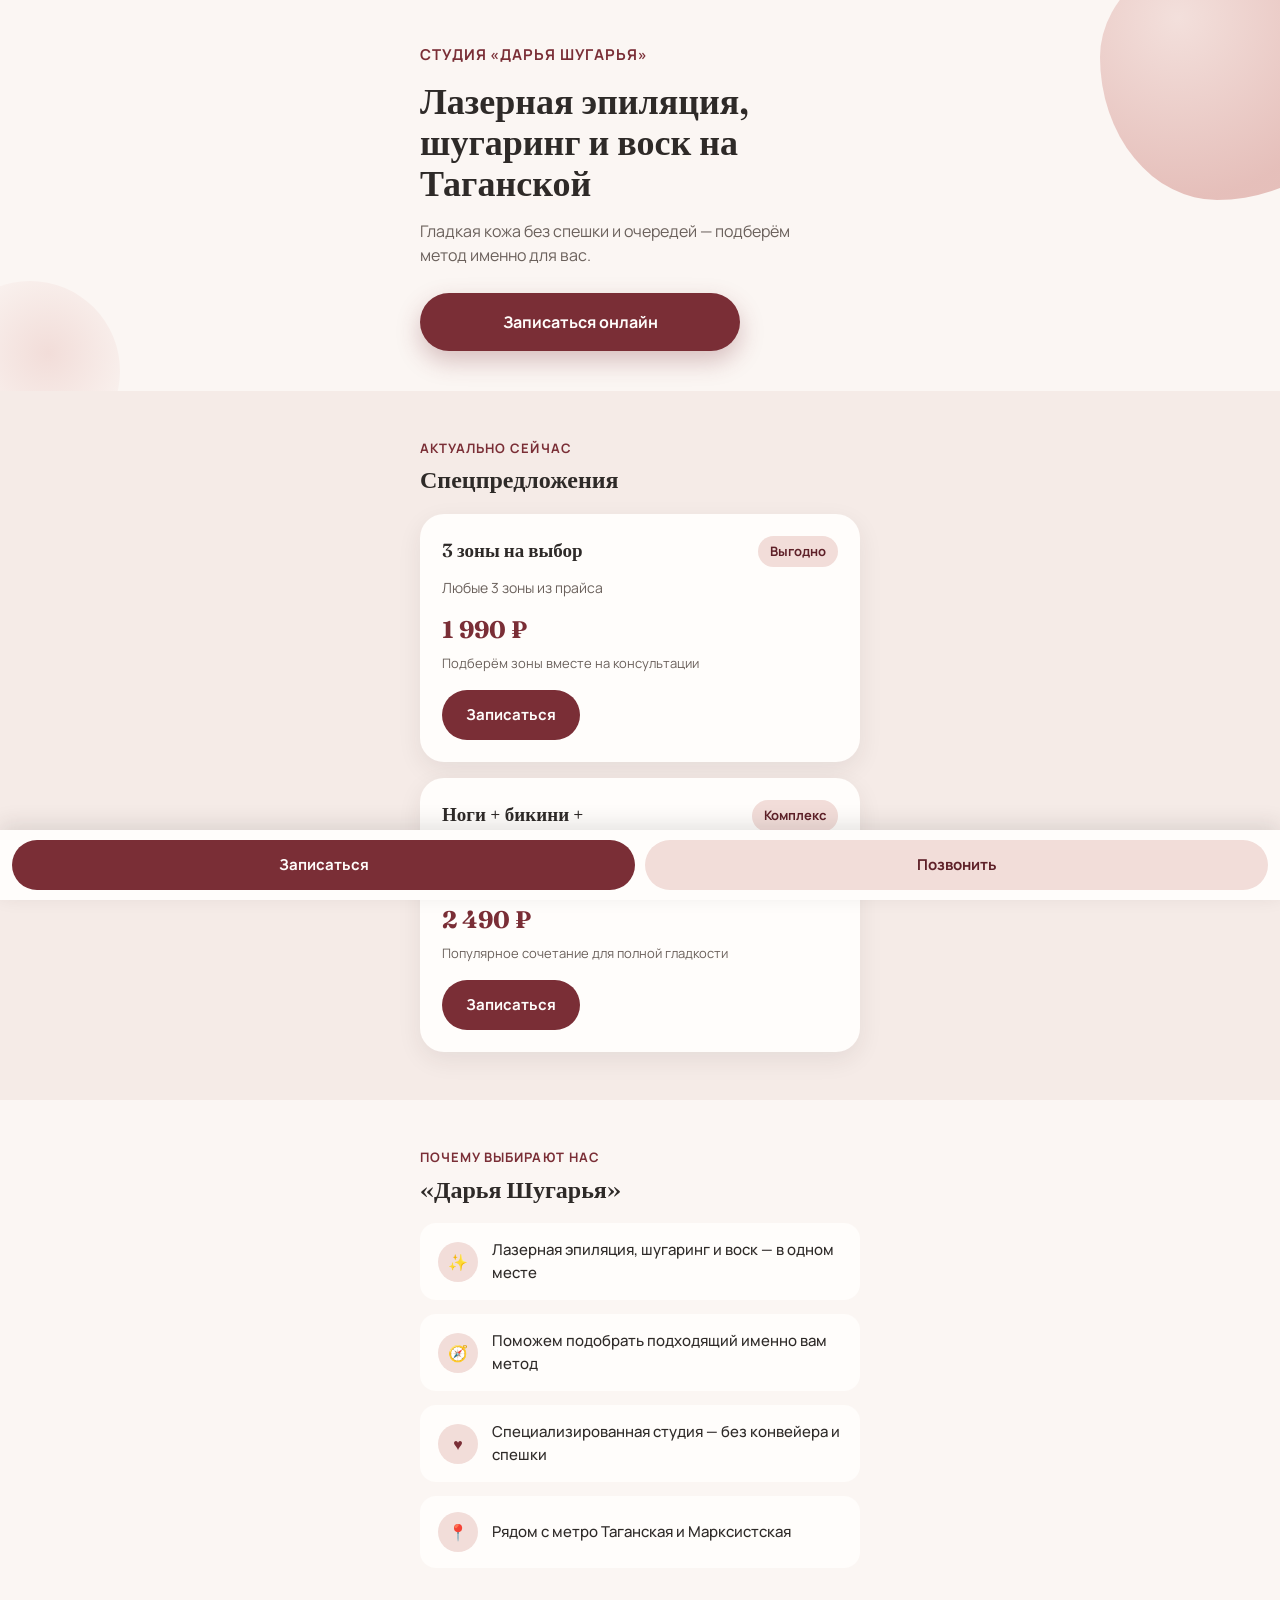
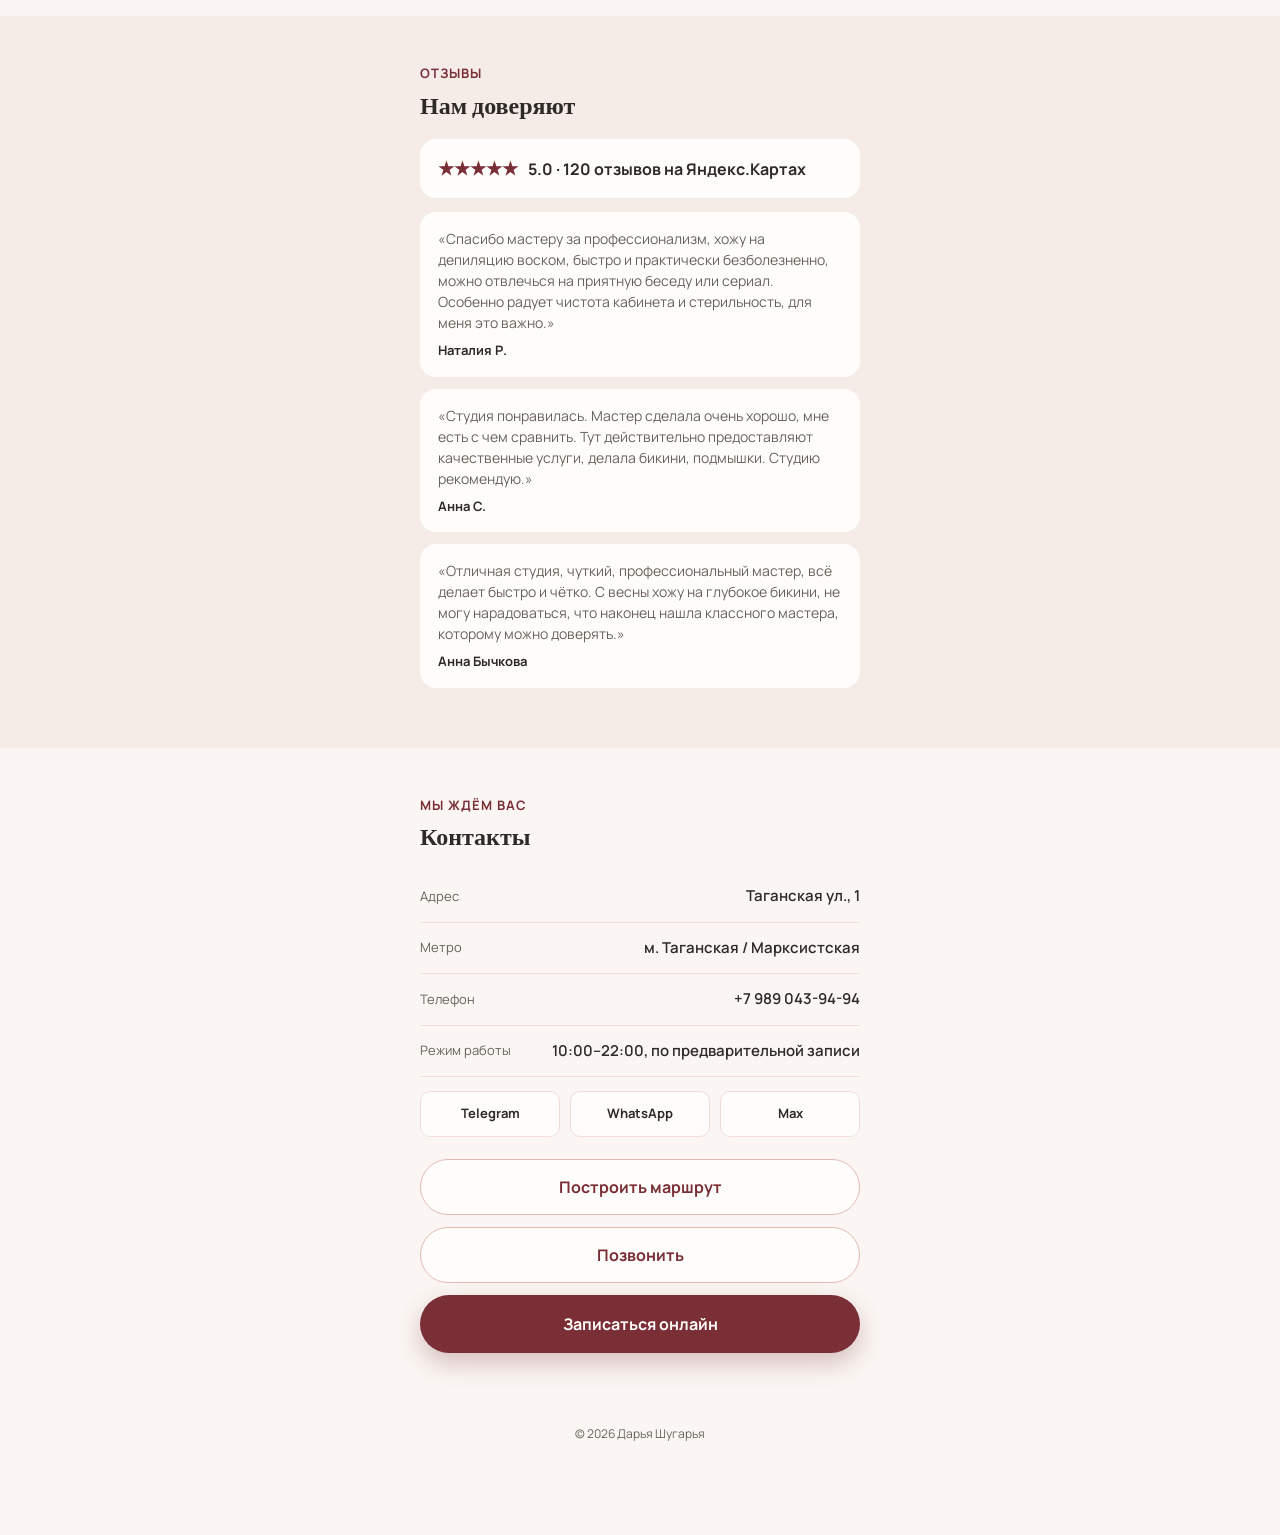
==== index.html @ 15abb760 "Add files via upload" ====
<!DOCTYPE html>
<html lang="ru">
<head>
<meta charset="UTF-8">
<meta name="viewport" content="width=device-width, initial-scale=1, maximum-scale=1, viewport-fit=cover">
<title>Дарья Шугарья — лазерная эпиляция и шугаринг на Таганской</title>
<meta name="description" content="Лазерная эпиляция, шугаринг и воск в студии «Дарья Шугарья». Актуальные спецпредложения. Онлайн-запись.">

<link rel="preconnect" href="https://fonts.googleapis.com">
<link rel="preconnect" href="https://fonts.gstatic.com" crossorigin>
<link href="https://fonts.googleapis.com/css2?family=Fraunces:wght@500;600;700&family=Manrope:wght@400;500;700;800&display=swap" rel="stylesheet">

<link rel="stylesheet" href="style.css">
</head>
<body>

<!-- ================= HERO ================= -->
<header class="hero">
  <div class="hero-blob"></div>
  <div class="hero-blob-2"></div>
  <div class="wrap hero-inner">
    <div class="studio-name">Студия «Дарья Шугарья»</div>
    <h1>Лазерная эпиляция, шугаринг и воск на Таганской</h1>
    <p>Гладкая кожа без спешки и очередей — подберём метод именно для вас.</p>
    <a class="btn btn-primary" id="hero-book" href="#" target="_blank" rel="noopener">Записаться онлайн</a>
  </div>
</header>

<!-- ================= СПЕЦПРЕДЛОЖЕНИЯ ================= -->
<section class="offers">
  <div class="wrap">
    <div class="section-head">
      <span class="eyebrow">Актуально сейчас</span>
      <h2>Спецпредложения</h2>
    </div>
    <div id="offers-list"><!-- рендерится из data.js --></div>
  </div>
</section>

<!-- ================= ПОЧЕМУ МЫ ================= -->
<section class="advantages">
  <div class="wrap">
    <div class="section-head">
      <span class="eyebrow">Почему выбирают нас</span>
      <h2>«Дарья Шугарья»</h2>
    </div>
    <div class="advantages-list" id="advantages-list"><!-- рендерится из data.js --></div>
  </div>
</section>

<!-- ================= ДОВЕРИЕ ================= -->
<section class="trust">
  <div class="wrap">
    <div class="section-head">
      <span class="eyebrow">Отзывы</span>
      <h2>Нам доверяют</h2>
    </div>
    <div id="trust-block"><!-- рендерится из data.js --></div>
  </div>
</section>

<!-- ================= КОНТАКТЫ ================= -->
<section class="contacts">
  <div class="wrap">
    <div class="section-head">
      <span class="eyebrow">Мы ждём вас</span>
      <h2>Контакты</h2>
    </div>

    <div class="contact-row">
      <span class="contact-label">Адрес</span>
      <span class="contact-value" id="c-address"></span>
    </div>
    <div class="contact-row">
      <span class="contact-label">Метро</span>
      <span class="contact-value" id="c-metro"></span>
    </div>
    <div class="contact-row">
      <span class="contact-label">Телефон</span>
      <span class="contact-value" id="c-phone"></span>
    </div>
    <div class="contact-row">
      <span class="contact-label">Режим работы</span>
      <span class="contact-value" id="c-hours"></span>
    </div>

    <div class="contact-links">
      <a class="icon-link" id="link-tg" href="#" target="_blank" rel="noopener">Telegram</a>
      <a class="icon-link" id="link-wa" href="#" target="_blank" rel="noopener">WhatsApp</a>
      <a class="icon-link" id="link-max" href="#" target="_blank" rel="noopener">Max</a>
    </div>

    <div class="contact-actions">
      <a class="btn btn-secondary" id="c-route" href="#" target="_blank" rel="noopener">Построить маршрут</a>
      <a class="btn btn-secondary" id="c-call" href="#">Позвонить</a>
      <a class="btn btn-primary" id="c-book" href="#" target="_blank" rel="noopener">Записаться онлайн</a>
    </div>
  </div>
</section>

<footer>
  © <span id="year"></span> Дарья Шугарья
</footer>

<!-- ================= НИЖНЯЯ ПАНЕЛЬ ================= -->
<nav class="sticky-nav">
  <a class="nav-book" id="nav-book" href="#" target="_blank" rel="noopener">Записаться</a>
  <a class="nav-call" id="nav-call" href="#">Позвонить</a>
</nav>

<script src="data.js"></script>
<script src="app.js"></script>
</body>
</html>
---- style.css ----
/* ==========================================================
   ДАРЬЯ ШУГАРЬЯ — стили
   Mobile-first. Палитра: айвори / графит / пыльно-розовый / бордо
   ========================================================== */

:root {
  --bg: #FBF6F3;
  --bg-soft: #F5EBE7;
  --graphite: #2E2A28;
  --graphite-soft: #6B615C;
  --rose: #E3B9B4;
  --rose-soft: #F2DDD9;
  --burgundy: #7A2E36;
  --burgundy-dark: #5E2028;
  --cream: #FFFDFB;
  --radius-lg: 24px;
  --radius-md: 16px;
  --radius-sm: 10px;
  --shadow: 0 8px 24px rgba(46, 42, 40, 0.08);
  --container: 480px;
}

* { box-sizing: border-box; margin: 0; padding: 0; }

html {
  -webkit-text-size-adjust: 100%;
  scroll-behavior: smooth;
}

body {
  font-family: 'Manrope', -apple-system, BlinkMacSystemFont, 'Segoe UI', sans-serif;
  background: var(--bg);
  color: var(--graphite);
  line-height: 1.5;
  overflow-x: hidden;
  padding-bottom: 84px; /* place for sticky bar */
  -webkit-font-smoothing: antialiased;
}

img { max-width: 100%; display: block; }

a { color: inherit; text-decoration: none; }

.wrap {
  max-width: var(--container);
  margin: 0 auto;
  padding: 0 20px;
}

.eyebrow {
  font-size: 13px;
  letter-spacing: 0.08em;
  text-transform: uppercase;
  color: var(--burgundy);
  font-weight: 700;
  margin-bottom: 8px;
  display: block;
}

h1, h2, h3 {
  font-family: 'Fraunces', Georgia, serif;
  font-weight: 600;
  color: var(--graphite);
  line-height: 1.15;
}

/* ---------------- Hero ---------------- */

.hero {
  position: relative;
  padding: 44px 0 40px;
  overflow: hidden;
}

.hero-blob {
  position: absolute;
  top: -60px;
  right: -80px;
  width: 260px;
  height: 260px;
  background: radial-gradient(circle at 30% 30%, var(--rose-soft), var(--rose) 70%);
  border-radius: 60% 40% 55% 45% / 45% 55% 45% 55%;
  z-index: 0;
  opacity: 0.9;
}

.hero-blob-2 {
  position: absolute;
  bottom: -70px;
  left: -60px;
  width: 180px;
  height: 180px;
  background: radial-gradient(circle at 60% 40%, var(--rose-soft), transparent 70%);
  border-radius: 50%;
  z-index: 0;
}

.hero-inner {
  position: relative;
  z-index: 1;
}

.studio-name {
  font-size: 15px;
  font-weight: 700;
  letter-spacing: 0.06em;
  text-transform: uppercase;
  color: var(--burgundy);
  margin-bottom: 14px;
}

.hero h1 {
  font-size: 30px;
  margin-bottom: 14px;
  max-width: 340px;
}

.hero p {
  font-size: 16px;
  color: var(--graphite-soft);
  max-width: 320px;
  margin-bottom: 26px;
}

.btn {
  display: inline-flex;
  align-items: center;
  justify-content: center;
  gap: 8px;
  font-family: 'Manrope', sans-serif;
  font-size: 16px;
  font-weight: 700;
  border: none;
  border-radius: 100px;
  cursor: pointer;
  transition: transform 0.15s ease, box-shadow 0.15s ease;
  -webkit-tap-highlight-color: transparent;
}

.btn:active { transform: scale(0.97); }

.btn-primary {
  background: var(--burgundy);
  color: var(--cream);
  padding: 17px 28px;
  width: 100%;
  box-shadow: 0 10px 24px rgba(122, 46, 54, 0.28);
}

.btn-primary:hover { background: var(--burgundy-dark); }

.btn-secondary {
  background: var(--cream);
  color: var(--burgundy);
  border: 1.5px solid var(--rose);
  padding: 15px 24px;
  width: 100%;
}

/* ---------------- Section headers ---------------- */

section { padding: 36px 0; }

.section-head {
  margin-bottom: 20px;
}

.section-head h2 {
  font-size: 24px;
}

/* ---------------- Offers ---------------- */

.offers { background: var(--bg-soft); }

.offer-card {
  background: var(--cream);
  border-radius: var(--radius-lg);
  padding: 22px;
  box-shadow: var(--shadow);
  margin-bottom: 16px;
}

.offer-card:last-child { margin-bottom: 0; }

.offer-top {
  display: flex;
  justify-content: space-between;
  align-items: flex-start;
  gap: 10px;
  margin-bottom: 10px;
}

.offer-title {
  font-family: 'Fraunces', serif;
  font-size: 19px;
  font-weight: 600;
  max-width: 230px;
}

.offer-badge {
  flex-shrink: 0;
  background: var(--rose-soft);
  color: var(--burgundy-dark);
  font-size: 13px;
  font-weight: 700;
  padding: 6px 12px;
  border-radius: 100px;
  white-space: nowrap;
}

.offer-zones {
  font-size: 14px;
  color: var(--graphite-soft);
  margin-bottom: 14px;
}

.offer-prices {
  display: flex;
  align-items: baseline;
  gap: 10px;
  margin-bottom: 6px;
}

.price-old {
  font-size: 15px;
  color: var(--graphite-soft);
  text-decoration: line-through;
}

.price-new {
  font-size: 24px;
  font-weight: 700;
  color: var(--burgundy);
  font-family: 'Fraunces', serif;
}

.offer-note {
  font-size: 13px;
  color: var(--graphite-soft);
  margin-bottom: 16px;
}

.offer-card .btn-primary {
  padding: 14px 24px;
  font-size: 15px;
  box-shadow: none;
}

/* ---------------- Advantages ---------------- */

.advantages-list {
  display: flex;
  flex-direction: column;
  gap: 14px;
}

.advantage-item {
  display: flex;
  align-items: center;
  gap: 14px;
  background: var(--cream);
  border-radius: var(--radius-md);
  padding: 16px 18px;
}

.advantage-icon {
  flex-shrink: 0;
  width: 40px;
  height: 40px;
  border-radius: 50%;
  background: var(--rose-soft);
  display: flex;
  align-items: center;
  justify-content: center;
  color: var(--burgundy);
}

.advantage-item span.text {
  font-size: 15px;
  font-weight: 500;
}

/* ---------------- Trust ---------------- */

.trust { background: var(--bg-soft); }

.trust-rating {
  display: flex;
  align-items: center;
  gap: 10px;
  background: var(--cream);
  border-radius: var(--radius-md);
  padding: 16px 18px;
  margin-bottom: 14px;
  font-weight: 700;
}

.trust-rating .stars { color: var(--burgundy); font-size: 18px; }

.review-card {
  background: var(--cream);
  border-radius: var(--radius-md);
  padding: 16px 18px;
  margin-bottom: 12px;
  font-size: 14px;
  color: var(--graphite-soft);
}

.review-card .author {
  display: block;
  margin-top: 8px;
  font-size: 13px;
  font-weight: 700;
  color: var(--graphite);
}

.trust-placeholder {
  font-size: 14px;
  color: var(--graphite-soft);
  background: var(--cream);
  border: 1.5px dashed var(--rose);
  border-radius: var(--radius-md);
  padding: 18px;
}

.photo-strip {
  display: grid;
  grid-template-columns: repeat(3, 1fr);
  gap: 8px;
  margin-top: 14px;
}

.photo-strip img {
  width: 100%;
  aspect-ratio: 1;
  object-fit: cover;
  border-radius: var(--radius-sm);
}

/* ---------------- Contacts ---------------- */

.contact-row {
  display: flex;
  justify-content: space-between;
  align-items: center;
  padding: 14px 0;
  border-bottom: 1px solid var(--rose-soft);
  font-size: 15px;
}

.contact-row:last-of-type { border-bottom: none; }

.contact-label {
  color: var(--graphite-soft);
  font-size: 13px;
}

.contact-value {
  font-weight: 600;
  text-align: right;
}

.contact-actions {
  display: flex;
  flex-direction: column;
  gap: 12px;
  margin-top: 22px;
}

.contact-links {
  display: flex;
  gap: 10px;
  margin-top: 14px;
}

.icon-link {
  flex: 1;
  display: flex;
  align-items: center;
  justify-content: center;
  gap: 6px;
  background: var(--cream);
  border: 1.5px solid var(--rose-soft);
  border-radius: var(--radius-sm);
  padding: 12px 8px;
  font-size: 13px;
  font-weight: 700;
  color: var(--graphite);
}

/* ---------------- Sticky bottom nav ---------------- */

.sticky-nav {
  position: fixed;
  bottom: 0;
  left: 0;
  right: 0;
  display: flex;
  background: var(--cream);
  box-shadow: 0 -6px 20px rgba(46, 42, 40, 0.12);
  z-index: 50;
  padding: 10px 12px calc(10px + env(safe-area-inset-bottom));
  gap: 10px;
}

.sticky-nav a {
  flex: 1;
  display: flex;
  align-items: center;
  justify-content: center;
  gap: 8px;
  font-weight: 700;
  font-size: 15px;
  padding: 14px;
  border-radius: 100px;
}

.sticky-nav .nav-book {
  background: var(--burgundy);
  color: var(--cream);
}

.sticky-nav .nav-call {
  background: var(--rose-soft);
  color: var(--burgundy-dark);
}

/* ---------------- Footer ---------------- */

footer {
  text-align: center;
  font-size: 12px;
  color: var(--graphite-soft);
  padding: 24px 0 8px;
}

/* ---------------- Larger screens ---------------- */

@media (min-width: 600px) {
  .hero h1 { font-size: 36px; max-width: 400px; }
  .hero p { max-width: 380px; }
  section { padding: 48px 0; }
  .btn-primary, .btn-secondary { width: auto; }
  .hero .btn-primary { width: 100%; max-width: 320px; }
}
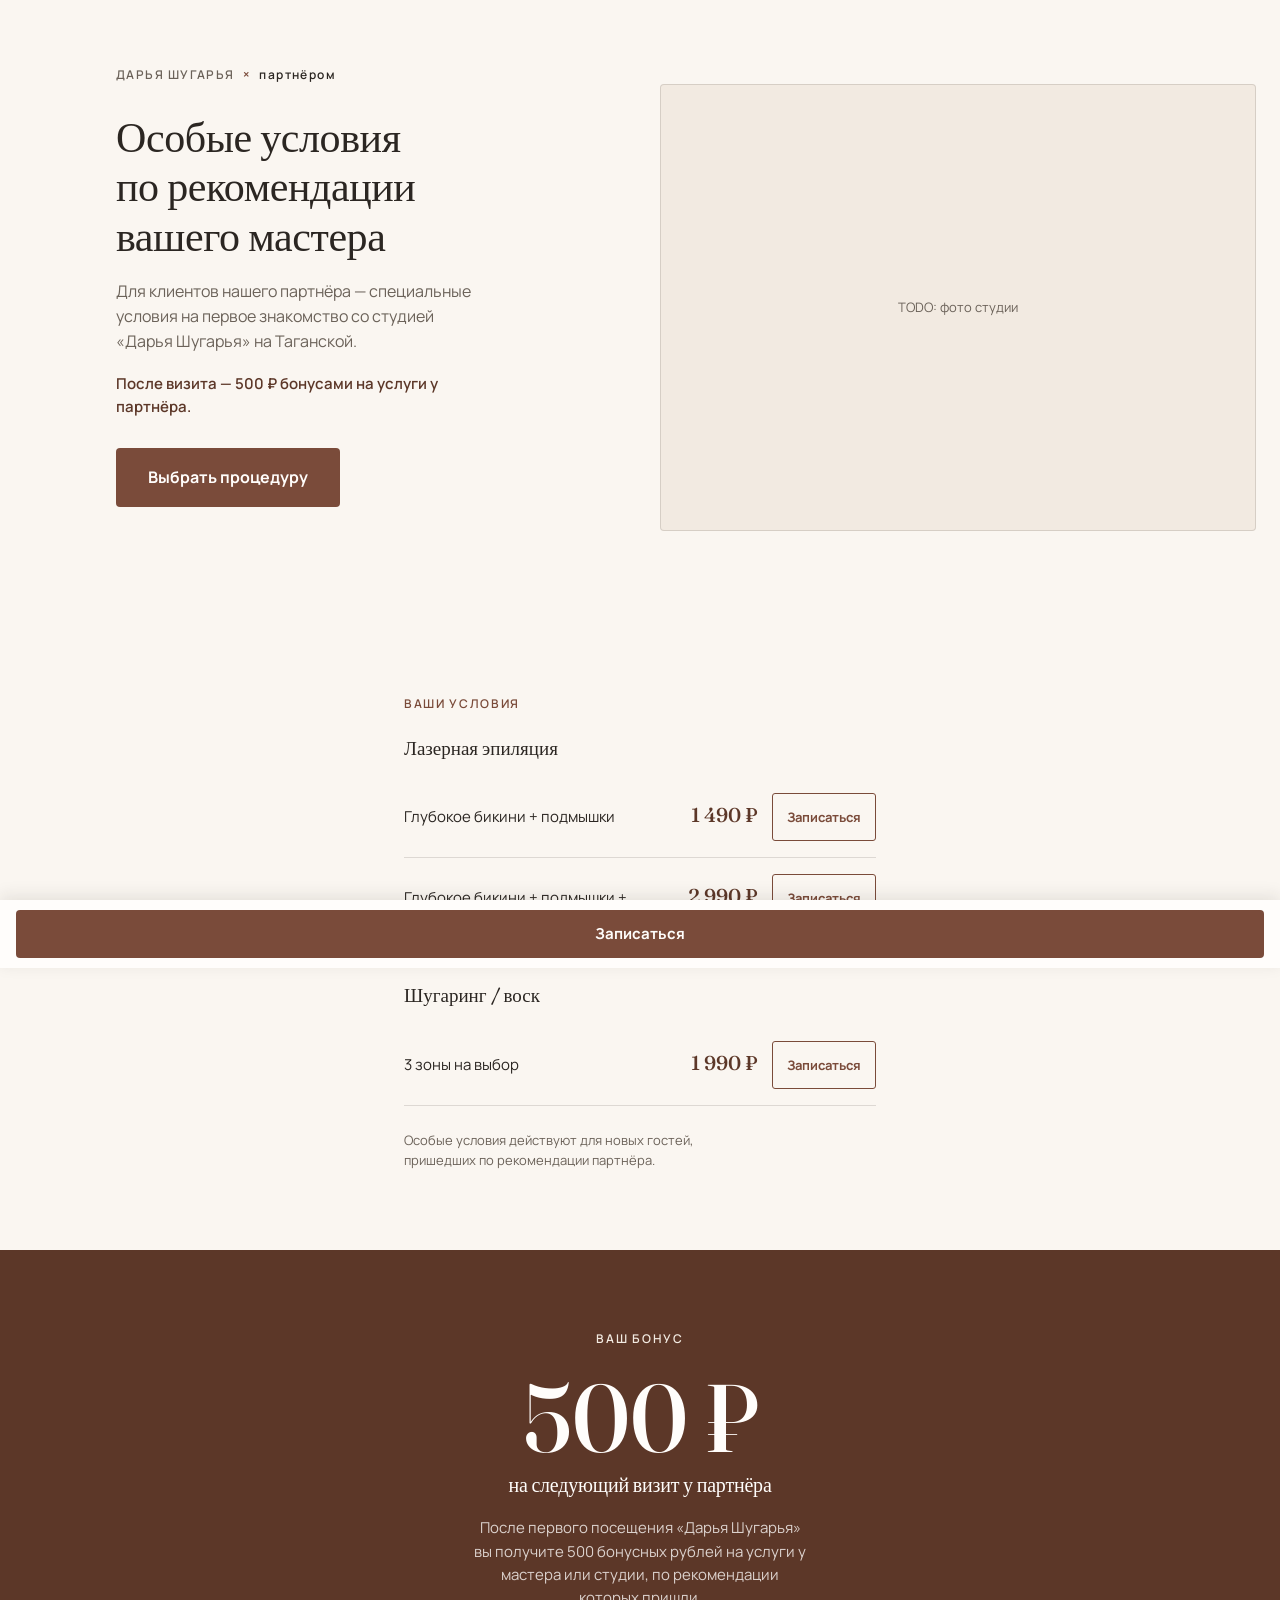
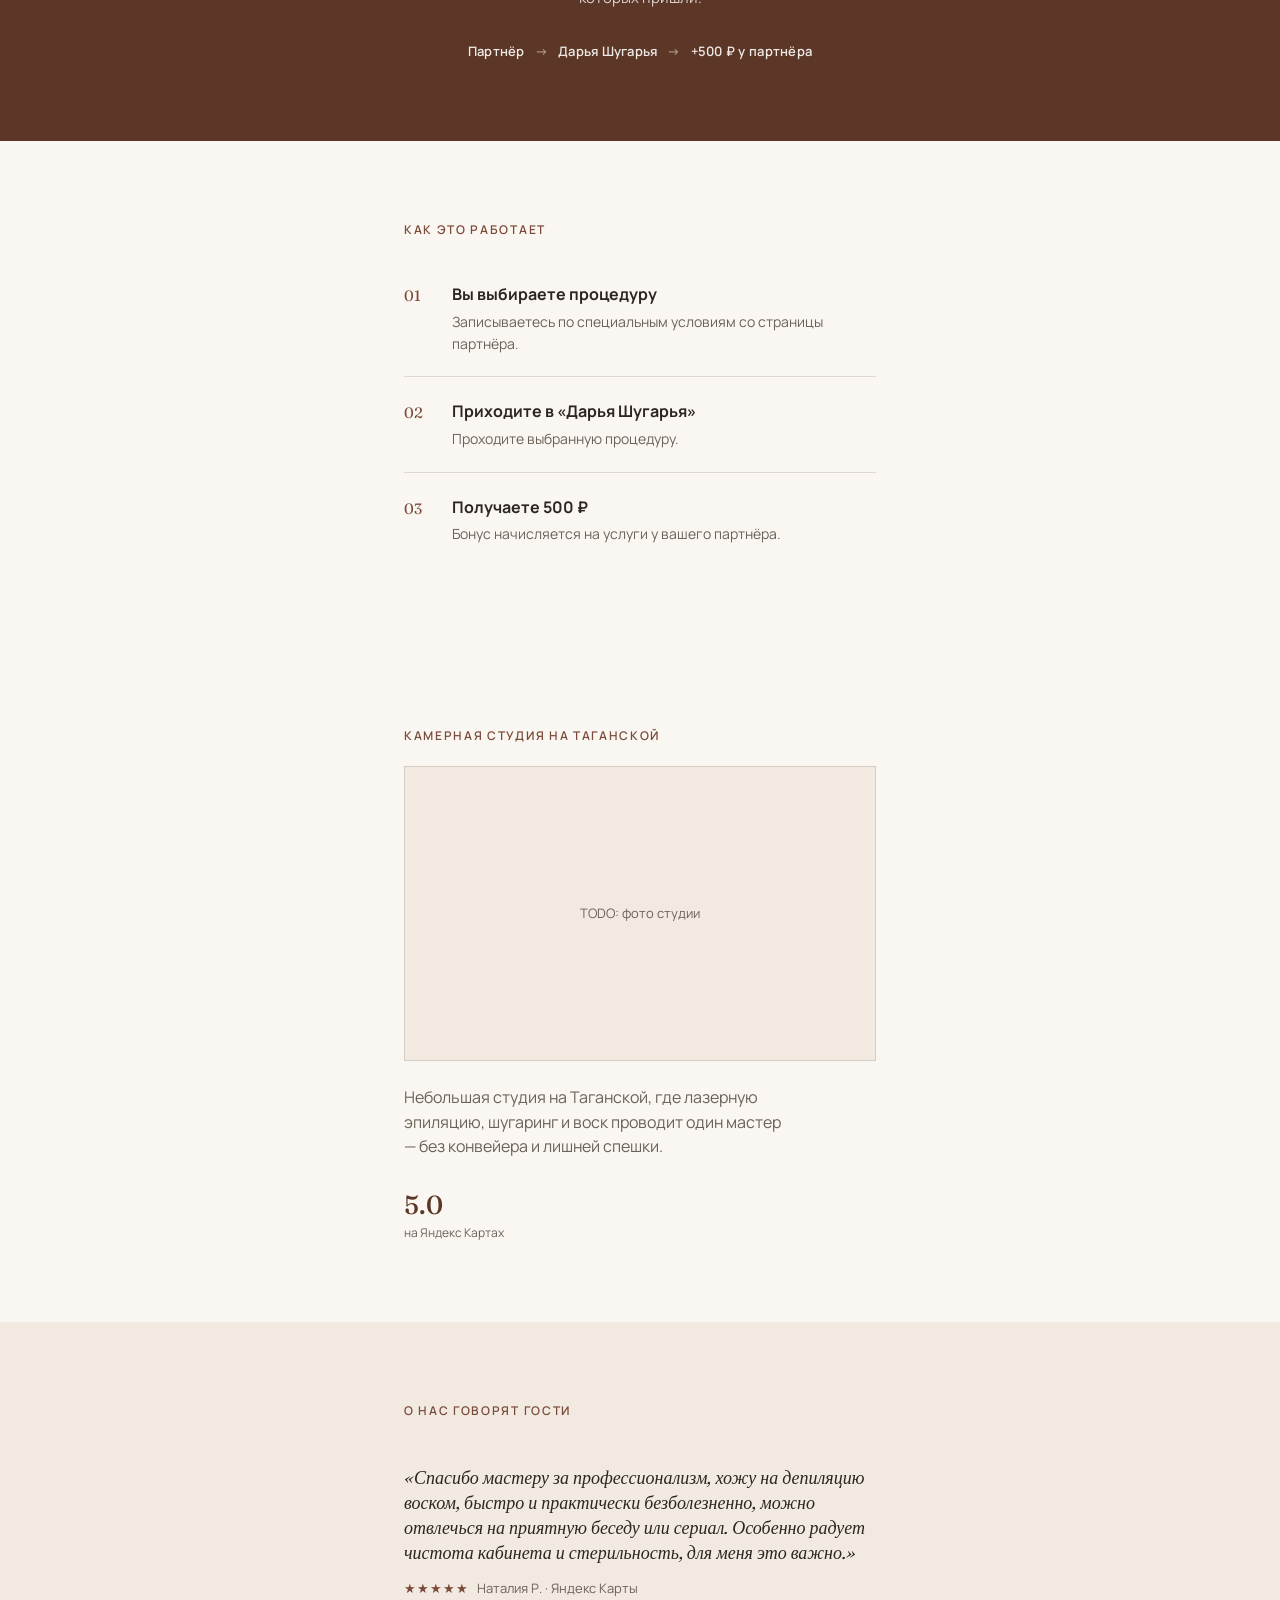
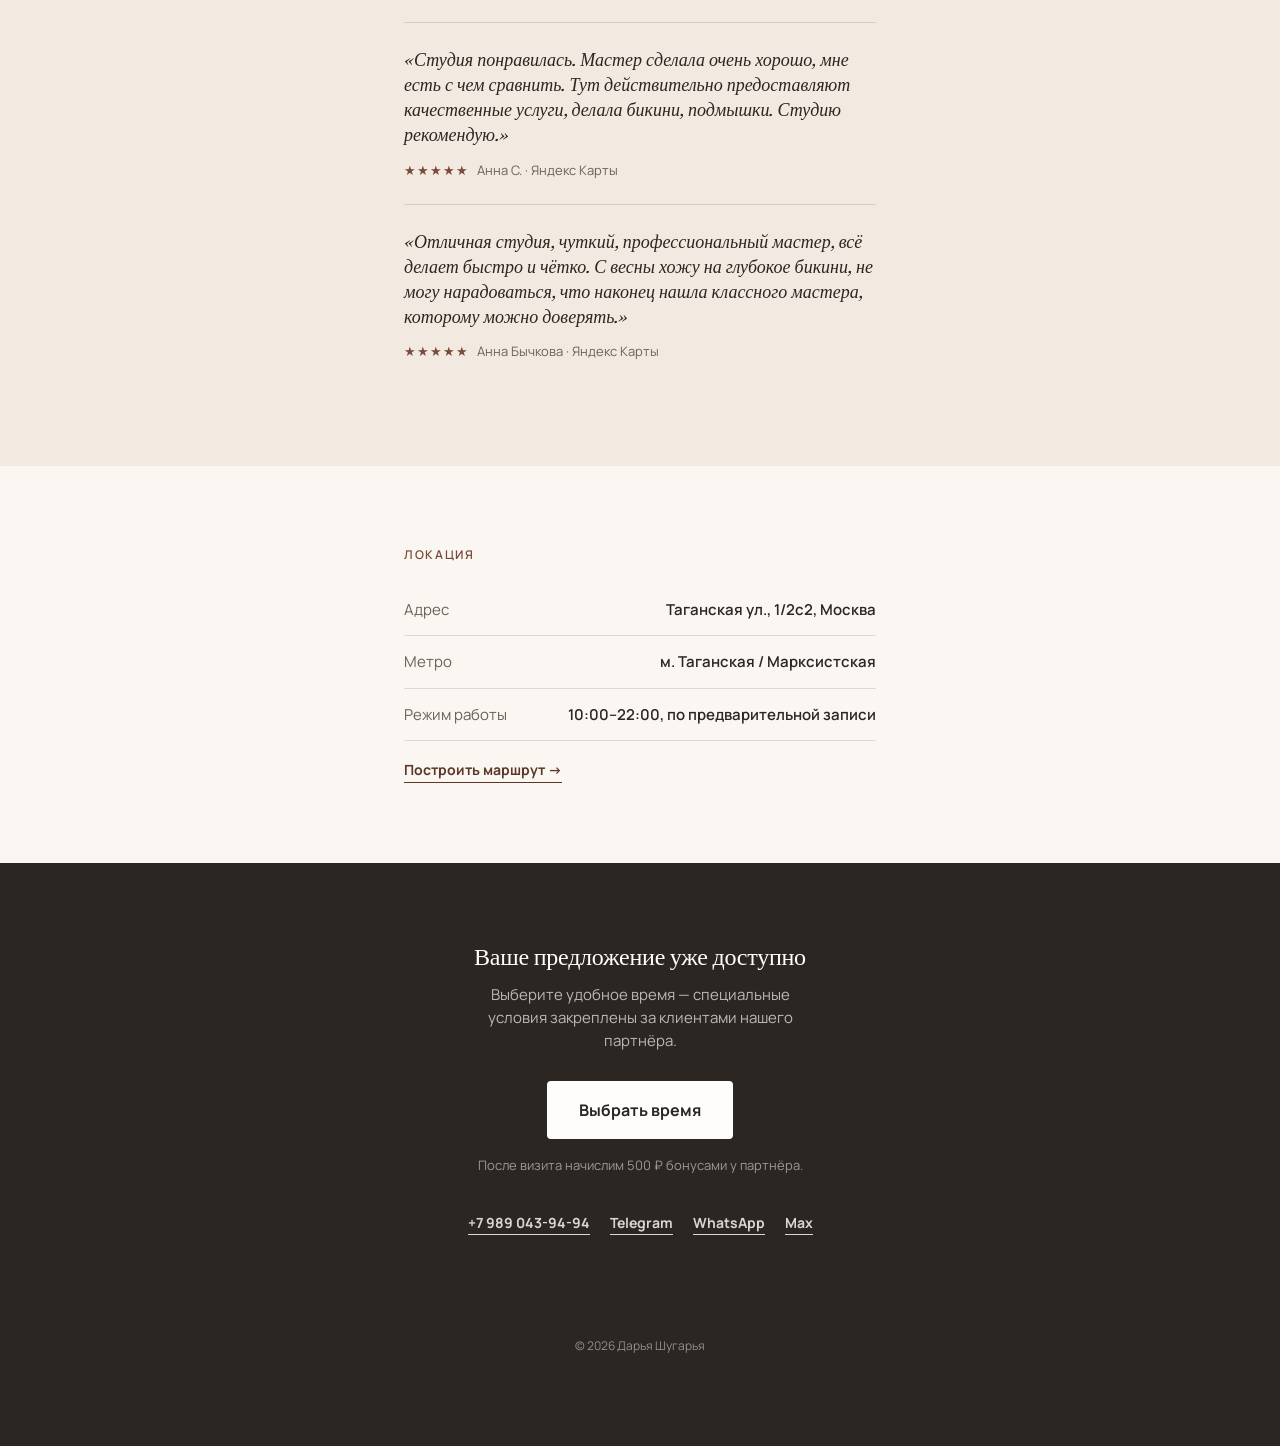
==== commit 5ff29e1d: "Add files via upload" ====
--- a/index.html
+++ b/index.html
@@ -3,109 +3,136 @@
 <head>
 <meta charset="UTF-8">
 <meta name="viewport" content="width=device-width, initial-scale=1, maximum-scale=1, viewport-fit=cover">
-<title>Дарья Шугарья — лазерная эпиляция и шугаринг на Таганской</title>
-<meta name="description" content="Лазерная эпиляция, шугаринг и воск в студии «Дарья Шугарья». Актуальные спецпредложения. Онлайн-запись.">
+<title>Дарья Шугарья × партнёр — особые условия по рекомендации</title>
+<meta name="description" content="Персональная коллаборация «Дарья Шугарья» с вашим мастером: особые условия на первое посещение и бонус на услуги у партнёра.">
 
 <link rel="preconnect" href="https://fonts.googleapis.com">
 <link rel="preconnect" href="https://fonts.gstatic.com" crossorigin>
-<link href="https://fonts.googleapis.com/css2?family=Fraunces:wght@500;600;700&family=Manrope:wght@400;500;700;800&display=swap" rel="stylesheet">
+<link href="https://fonts.googleapis.com/css2?family=Fraunces:opsz,wght@9..144,400;9..144,500;9..144,600&family=Manrope:wght@400;500;600;700&display=swap" rel="stylesheet">
 
 <link rel="stylesheet" href="style.css">
 </head>
 <body>
 
-<!-- ================= HERO ================= -->
+<!-- ================= 01. HERO ================= -->
 <header class="hero">
-  <div class="hero-blob"></div>
-  <div class="hero-blob-2"></div>
-  <div class="wrap hero-inner">
-    <div class="studio-name">Студия «Дарья Шугарья»</div>
-    <h1>Лазерная эпиляция, шугаринг и воск на Таганской</h1>
-    <p>Гладкая кожа без спешки и очередей — подберём метод именно для вас.</p>
-    <a class="btn btn-primary" id="hero-book" href="#" target="_blank" rel="noopener">Записаться онлайн</a>
+  <div class="wrap">
+    <div class="collab-mark">
+      <span class="studio-name">ДАРЬЯ ШУГАРЬЯ</span>
+      <span class="collab-x">×</span>
+      <span class="partner-name" id="partner-name-hero">партнёром</span>
+    </div>
+
+    <h1>Особые условия<br>по рекомендации вашего мастера</h1>
+
+    <p class="hero-subtitle" id="hero-subtitle">Для клиентов нашего партнёра — специальные условия на первое знакомство со студией «Дарья Шугарья» на Таганской.</p>
+
+    <p class="bonus-line" id="bonus-line">После визита — 500 ₽ бонусами на услуги у партнёра.</p>
+
+    <a class="btn-primary" id="hero-cta" href="#offers" data-offer="general" data-location="hero">Выбрать процедуру</a>
+  </div>
+
+  <div class="hero-photo">
+    <div class="hero-photo-placeholder" id="hero-photo">
+      <!-- TODO: заменить на реальную фотографию студии / детали процедуры -->
+      <span>TODO: фото студии</span>
+    </div>
   </div>
 </header>
 
-<!-- ================= СПЕЦПРЕДЛОЖЕНИЯ ================= -->
-<section class="offers">
+<!-- ================= 02. ВАШИ УСЛОВИЯ ================= -->
+<section class="section price-section" id="offers">
   <div class="wrap">
-    <div class="section-head">
-      <span class="eyebrow">Актуально сейчас</span>
-      <h2>Спецпредложения</h2>
-    </div>
-    <div id="offers-list"><!-- рендерится из data.js --></div>
+    <span class="eyebrow">Ваши условия</span>
+    <div id="price-list"><!-- рендерится из data.js --></div>
+    <p class="price-note" id="price-note"></p>
   </div>
 </section>
 
-<!-- ================= ПОЧЕМУ МЫ ================= -->
-<section class="advantages">
+<!-- ================= 03. БОНУС У ПАРТНЁРА ================= -->
+<section class="section bonus-section">
   <div class="wrap">
-    <div class="section-head">
-      <span class="eyebrow">Почему выбирают нас</span>
-      <h2>«Дарья Шугарья»</h2>
-    </div>
-    <div class="advantages-list" id="advantages-list"><!-- рендерится из data.js --></div>
+    <span class="eyebrow eyebrow-light">Ваш бонус</span>
+    <div class="bonus-amount" id="bonus-amount">500 ₽</div>
+    <h2 class="bonus-title" id="bonus-title">на следующий визит у партнёра</h2>
+    <p class="bonus-text" id="bonus-text"></p>
+    <div class="bonus-chain" id="bonus-chain"><!-- рендерится из data.js --></div>
   </div>
 </section>
 
-<!-- ================= ДОВЕРИЕ ================= -->
-<section class="trust">
+<!-- ================= 04. КАК ЭТО РАБОТАЕТ ================= -->
+<section class="section steps-section">
   <div class="wrap">
-    <div class="section-head">
-      <span class="eyebrow">Отзывы</span>
-      <h2>Нам доверяют</h2>
-    </div>
-    <div id="trust-block"><!-- рендерится из data.js --></div>
+    <span class="eyebrow">Как это работает</span>
+    <div id="steps-list"><!-- рендерится из data.js --></div>
   </div>
 </section>
 
-<!-- ================= КОНТАКТЫ ================= -->
-<section class="contacts">
+<!-- ================= 05. О СТУДИИ ================= -->
+<section class="section studio-section">
   <div class="wrap">
-    <div class="section-head">
-      <span class="eyebrow">Мы ждём вас</span>
-      <h2>Контакты</h2>
+    <span class="eyebrow">Камерная студия на Таганской</span>
+    <div class="studio-photo-placeholder">
+      <!-- TODO: заменить на реальную фотографию студии -->
+      <span>TODO: фото студии</span>
     </div>
+    <p class="studio-text" id="studio-text"></p>
+    <div class="studio-stats" id="studio-stats"><!-- рендерится из data.js --></div>
+  </div>
+</section>
 
-    <div class="contact-row">
-      <span class="contact-label">Адрес</span>
-      <span class="contact-value" id="c-address"></span>
+<!-- ================= 06. ОТЗЫВЫ ================= -->
+<section class="section reviews-section">
+  <div class="wrap">
+    <span class="eyebrow">О нас говорят гости</span>
+    <div id="reviews-list"><!-- рендерится из data.js --></div>
+  </div>
+</section>
+
+<!-- ================= 07. ЛОКАЦИЯ ================= -->
+<section class="section location-section">
+  <div class="wrap">
+    <span class="eyebrow">Локация</span>
+    <div class="location-row">
+      <span class="location-label">Адрес</span>
+      <span class="location-value" id="loc-address"></span>
     </div>
-    <div class="contact-row">
-      <span class="contact-label">Метро</span>
-      <span class="contact-value" id="c-metro"></span>
+    <div class="location-row">
+      <span class="location-label">Метро</span>
+      <span class="location-value" id="loc-metro"></span>
     </div>
-    <div class="contact-row">
-      <span class="contact-label">Телефон</span>
-      <span class="contact-value" id="c-phone"></span>
+    <div class="location-row">
+      <span class="location-label">Режим работы</span>
+      <span class="location-value" id="loc-hours"></span>
     </div>
-    <div class="contact-row">
-      <span class="contact-label">Режим работы</span>
-      <span class="contact-value" id="c-hours"></span>
-    </div>
+    <a class="text-link" id="loc-route" href="#" target="_blank" rel="noopener">Построить маршрут →</a>
+  </div>
+</section>
 
-    <div class="contact-links">
-      <a class="icon-link" id="link-tg" href="#" target="_blank" rel="noopener">Telegram</a>
-      <a class="icon-link" id="link-wa" href="#" target="_blank" rel="noopener">WhatsApp</a>
-      <a class="icon-link" id="link-max" href="#" target="_blank" rel="noopener">Max</a>
-    </div>
+<!-- ================= 08. FINAL CTA ================= -->
+<section class="section final-section">
+  <div class="wrap">
+    <h2>Ваше предложение уже доступно</h2>
+    <p id="final-text">Выберите удобное время — специальные условия закреплены за клиентами партнёра.</p>
+    <a class="btn-primary btn-inverse" id="final-cta" href="#" target="_blank" rel="noopener" data-offer="general" data-location="final_cta">Выбрать время</a>
+    <p class="final-note" id="final-note">После визита начислим 500 ₽ бонусами у партнёра.</p>
 
-    <div class="contact-actions">
-      <a class="btn btn-secondary" id="c-route" href="#" target="_blank" rel="noopener">Построить маршрут</a>
-      <a class="btn btn-secondary" id="c-call" href="#">Позвонить</a>
-      <a class="btn btn-primary" id="c-book" href="#" target="_blank" rel="noopener">Записаться онлайн</a>
+    <div class="final-contacts">
+      <a href="#" id="link-phone" class="text-link"></a>
+      <a href="#" id="link-tg" target="_blank" rel="noopener" class="text-link">Telegram</a>
+      <a href="#" id="link-wa" target="_blank" rel="noopener" class="text-link">WhatsApp</a>
+      <a href="#" id="link-max" target="_blank" rel="noopener" class="text-link">Max</a>
     </div>
   </div>
 </section>
 
 <footer>
-  © <span id="year"></span> Дарья Шугарья
+  <div class="wrap">© <span id="year"></span> Дарья Шугарья</div>
 </footer>
 
-<!-- ================= НИЖНЯЯ ПАНЕЛЬ ================= -->
-<nav class="sticky-nav">
-  <a class="nav-book" id="nav-book" href="#" target="_blank" rel="noopener">Записаться</a>
-  <a class="nav-call" id="nav-call" href="#">Позвонить</a>
+<!-- Sticky-кнопка на мобильном, появляется при скролле -->
+<nav class="sticky-nav" id="sticky-nav">
+  <a id="sticky-cta" href="#" target="_blank" rel="noopener" data-offer="general" data-location="sticky_nav">Записаться</a>
 </nav>
 
 <script src="data.js"></script>
--- a/style.css
+++ b/style.css
@@ -1,446 +1,505 @@
 /* ==========================================================
-   ДАРЬЯ ШУГАРЬЯ — стили
-   Mobile-first. Палитра: айвори / графит / пыльно-розовый / бордо
+   ДАРЬЯ ШУГАРЬЯ × ПАРТНЁР — editorial / quiet luxury
    ========================================================== */
 
 :root {
-  --bg: #FBF6F3;
-  --bg-soft: #F5EBE7;
-  --graphite: #2E2A28;
-  --graphite-soft: #6B615C;
-  --rose: #E3B9B4;
-  --rose-soft: #F2DDD9;
-  --burgundy: #7A2E36;
-  --burgundy-dark: #5E2028;
+  --ivory: #FAF6F1;
+  --ivory-deep: #F2EAE1;
+  --ink: #2B2622;
+  --ink-soft: #6B6259;
+  --accent: #7A4B3A;       /* приглушённая терракота */
+  --accent-deep: #5C3728;
+  --line: rgba(43, 38, 34, 0.14);
+  --line-light: rgba(250, 246, 241, 0.28);
   --cream: #FFFDFB;
-  --radius-lg: 24px;
-  --radius-md: 16px;
-  --radius-sm: 10px;
-  --shadow: 0 8px 24px rgba(46, 42, 40, 0.08);
-  --container: 480px;
+  --container: 520px;
 }
 
 * { box-sizing: border-box; margin: 0; padding: 0; }
 
-html {
-  -webkit-text-size-adjust: 100%;
-  scroll-behavior: smooth;
-}
+html { -webkit-text-size-adjust: 100%; scroll-behavior: smooth; }
 
 body {
   font-family: 'Manrope', -apple-system, BlinkMacSystemFont, 'Segoe UI', sans-serif;
-  background: var(--bg);
-  color: var(--graphite);
-  line-height: 1.5;
+  background: var(--ivory);
+  color: var(--ink);
+  line-height: 1.55;
   overflow-x: hidden;
-  padding-bottom: 84px; /* place for sticky bar */
+  padding-bottom: 0;
   -webkit-font-smoothing: antialiased;
+  font-size: 16px;
 }
 
 img { max-width: 100%; display: block; }
-
 a { color: inherit; text-decoration: none; }
 
 .wrap {
   max-width: var(--container);
   margin: 0 auto;
-  padding: 0 20px;
-}
+  padding: 0 24px;
+}
+
+.section { padding: 56px 0; }
 
 .eyebrow {
-  font-size: 13px;
-  letter-spacing: 0.08em;
+  display: block;
+  font-size: 12px;
+  letter-spacing: 0.14em;
   text-transform: uppercase;
-  color: var(--burgundy);
-  font-weight: 700;
-  margin-bottom: 8px;
-  display: block;
-}
-
-h1, h2, h3 {
+  color: var(--accent);
+  font-weight: 600;
+  margin-bottom: 20px;
+}
+
+.eyebrow-light { color: var(--ivory-deep); }
+
+h1, h2 {
   font-family: 'Fraunces', Georgia, serif;
+  font-weight: 500;
+  color: var(--ink);
+  line-height: 1.18;
+  letter-spacing: -0.01em;
+}
+
+/* ---------------- 01. HERO ---------------- */
+
+.hero {
+  padding: 48px 0 0;
+}
+
+.collab-mark {
+  display: flex;
+  align-items: baseline;
+  gap: 8px;
+  flex-wrap: wrap;
+  font-size: 12px;
+  letter-spacing: 0.12em;
   font-weight: 600;
-  color: var(--graphite);
-  line-height: 1.15;
-}
-
-/* ---------------- Hero ---------------- */
-
-.hero {
-  position: relative;
-  padding: 44px 0 40px;
-  overflow: hidden;
-}
-
-.hero-blob {
-  position: absolute;
-  top: -60px;
-  right: -80px;
-  width: 260px;
-  height: 260px;
-  background: radial-gradient(circle at 30% 30%, var(--rose-soft), var(--rose) 70%);
-  border-radius: 60% 40% 55% 45% / 45% 55% 45% 55%;
-  z-index: 0;
-  opacity: 0.9;
-}
-
-.hero-blob-2 {
-  position: absolute;
-  bottom: -70px;
-  left: -60px;
-  width: 180px;
-  height: 180px;
-  background: radial-gradient(circle at 60% 40%, var(--rose-soft), transparent 70%);
-  border-radius: 50%;
-  z-index: 0;
-}
-
-.hero-inner {
-  position: relative;
-  z-index: 1;
-}
-
-.studio-name {
-  font-size: 15px;
-  font-weight: 700;
-  letter-spacing: 0.06em;
-  text-transform: uppercase;
-  color: var(--burgundy);
-  margin-bottom: 14px;
-}
+  color: var(--ink-soft);
+  padding: 0 24px;
+  margin-bottom: 28px;
+}
+
+.collab-x { color: var(--accent); font-size: 13px; }
+
+.partner-name { color: var(--ink); }
+
+.hero .wrap { padding-left: 0; padding-right: 0; }
 
 .hero h1 {
-  font-size: 30px;
-  margin-bottom: 14px;
-  max-width: 340px;
-}
-
-.hero p {
+  font-size: 32px;
+  padding: 0 24px;
+  margin-bottom: 18px;
+  max-width: 380px;
+}
+
+.hero-subtitle {
+  padding: 0 24px;
   font-size: 16px;
-  color: var(--graphite-soft);
-  max-width: 320px;
-  margin-bottom: 26px;
-}
-
-.btn {
+  color: var(--ink-soft);
+  max-width: 380px;
+  margin-bottom: 18px;
+}
+
+.bonus-line {
+  padding: 0 24px;
+  font-size: 15px;
+  font-weight: 600;
+  color: var(--accent-deep);
+  margin-bottom: 30px;
+}
+
+.btn-primary {
   display: inline-flex;
   align-items: center;
   justify-content: center;
-  gap: 8px;
   font-family: 'Manrope', sans-serif;
   font-size: 16px;
   font-weight: 700;
+  background: var(--accent);
+  color: var(--cream);
   border: none;
-  border-radius: 100px;
+  border-radius: 4px;
+  padding: 17px 32px;
+  margin: 0 24px 44px;
   cursor: pointer;
-  transition: transform 0.15s ease, box-shadow 0.15s ease;
-  -webkit-tap-highlight-color: transparent;
-}
-
-.btn:active { transform: scale(0.97); }
-
-.btn-primary {
-  background: var(--burgundy);
-  color: var(--cream);
-  padding: 17px 28px;
+  transition: background 0.15s ease, transform 0.15s ease;
+  min-height: 48px;
+}
+
+.btn-primary:active { transform: scale(0.98); }
+.btn-primary:hover { background: var(--accent-deep); }
+
+.hero-photo { width: 100%; }
+
+.hero-photo-placeholder,
+.studio-photo-placeholder {
   width: 100%;
-  box-shadow: 0 10px 24px rgba(122, 46, 54, 0.28);
-}
-
-.btn-primary:hover { background: var(--burgundy-dark); }
-
-.btn-secondary {
-  background: var(--cream);
-  color: var(--burgundy);
-  border: 1.5px solid var(--rose);
-  padding: 15px 24px;
-  width: 100%;
-}
-
-/* ---------------- Section headers ---------------- */
-
-section { padding: 36px 0; }
-
-.section-head {
-  margin-bottom: 20px;
-}
-
-.section-head h2 {
-  font-size: 24px;
-}
-
-/* ---------------- Offers ---------------- */
-
-.offers { background: var(--bg-soft); }
-
-.offer-card {
-  background: var(--cream);
-  border-radius: var(--radius-lg);
-  padding: 22px;
-  box-shadow: var(--shadow);
-  margin-bottom: 16px;
-}
-
-.offer-card:last-child { margin-bottom: 0; }
-
-.offer-top {
-  display: flex;
-  justify-content: space-between;
-  align-items: flex-start;
-  gap: 10px;
-  margin-bottom: 10px;
-}
-
-.offer-title {
+  aspect-ratio: 4/3;
+  background: var(--ivory-deep);
+  display: flex;
+  align-items: center;
+  justify-content: center;
+  color: var(--ink-soft);
+  font-size: 13px;
+  border-top: 1px solid var(--line);
+  border-bottom: 1px solid var(--line);
+}
+
+.studio-photo-placeholder {
+  aspect-ratio: 16/10;
+  margin-bottom: 24px;
+  border: 1px solid var(--line);
+}
+
+/* ---------------- 02. ВАШИ УСЛОВИЯ (price list) ---------------- */
+
+.price-section { padding-top: 56px; }
+
+.price-group { margin-bottom: 32px; }
+
+.price-group:last-of-type { margin-bottom: 24px; }
+
+.price-group-title {
   font-family: 'Fraunces', serif;
   font-size: 19px;
-  font-weight: 600;
+  font-weight: 500;
+  margin-bottom: 14px;
+}
+
+.price-row {
+  display: flex;
+  justify-content: space-between;
+  align-items: baseline;
+  gap: 16px;
+  padding: 16px 0;
+  border-bottom: 1px solid var(--line);
+}
+
+.price-row-label {
+  font-size: 15px;
+  color: var(--ink);
   max-width: 230px;
 }
 
-.offer-badge {
+.price-row-value {
+  display: flex;
+  align-items: baseline;
+  gap: 14px;
   flex-shrink: 0;
-  background: var(--rose-soft);
-  color: var(--burgundy-dark);
+}
+
+.price-row-price {
+  font-family: 'Fraunces', serif;
+  font-size: 20px;
+  font-weight: 500;
+  color: var(--accent-deep);
+  white-space: nowrap;
+}
+
+.price-row-cta {
   font-size: 13px;
   font-weight: 700;
-  padding: 6px 12px;
-  border-radius: 100px;
+  color: var(--accent);
+  border: 1px solid var(--accent);
+  border-radius: 3px;
+  padding: 8px 14px;
   white-space: nowrap;
-}
-
-.offer-zones {
-  font-size: 14px;
-  color: var(--graphite-soft);
-  margin-bottom: 14px;
-}
-
-.offer-prices {
-  display: flex;
-  align-items: baseline;
-  gap: 10px;
-  margin-bottom: 6px;
-}
-
-.price-old {
-  font-size: 15px;
-  color: var(--graphite-soft);
-  text-decoration: line-through;
-}
-
-.price-new {
-  font-size: 24px;
-  font-weight: 700;
-  color: var(--burgundy);
+  min-height: 48px;
+  display: inline-flex;
+  align-items: center;
+}
+
+.price-note {
+  font-size: 13px;
+  color: var(--ink-soft);
+  margin-top: 8px;
+  max-width: 340px;
+}
+
+/* ---------------- 03. БОНУС У ПАРТНЁРА ---------------- */
+
+.bonus-section {
+  background: var(--accent-deep);
+  color: var(--cream);
+  text-align: center;
+  padding: 64px 0;
+}
+
+.bonus-amount {
   font-family: 'Fraunces', serif;
-}
-
-.offer-note {
-  font-size: 13px;
-  color: var(--graphite-soft);
-  margin-bottom: 16px;
-}
-
-.offer-card .btn-primary {
-  padding: 14px 24px;
-  font-size: 15px;
-  box-shadow: none;
-}
-
-/* ---------------- Advantages ---------------- */
-
-.advantages-list {
-  display: flex;
-  flex-direction: column;
-  gap: 14px;
-}
-
-.advantage-item {
-  display: flex;
-  align-items: center;
-  gap: 14px;
-  background: var(--cream);
-  border-radius: var(--radius-md);
-  padding: 16px 18px;
-}
-
-.advantage-icon {
-  flex-shrink: 0;
-  width: 40px;
-  height: 40px;
-  border-radius: 50%;
-  background: var(--rose-soft);
+  font-size: 72px;
+  font-weight: 500;
+  color: var(--cream);
+  line-height: 1;
+  margin-bottom: 8px;
+}
+
+.bonus-title {
+  color: var(--cream);
+  font-size: 20px;
+  font-weight: 400;
+  margin-bottom: 20px;
+}
+
+.bonus-text {
+  font-size: 15px;
+  color: rgba(255,253,251,0.78);
+  max-width: 340px;
+  margin: 0 auto 32px;
+}
+
+.bonus-chain {
   display: flex;
   align-items: center;
   justify-content: center;
-  color: var(--burgundy);
-}
-
-.advantage-item span.text {
-  font-size: 15px;
+  gap: 10px;
+  flex-wrap: wrap;
+  font-size: 13px;
+  font-weight: 600;
+  letter-spacing: 0.02em;
+  color: rgba(255,253,251,0.9);
+}
+
+.bonus-chain .chain-arrow { color: rgba(255,253,251,0.5); }
+
+/* ---------------- 04. КАК ЭТО РАБОТАЕТ ---------------- */
+
+.steps-section { }
+
+.step-row {
+  display: flex;
+  gap: 20px;
+  padding: 22px 0;
+  border-bottom: 1px solid var(--line);
+}
+
+.step-row:last-child { border-bottom: none; }
+
+.step-number {
+  font-family: 'Fraunces', serif;
+  font-size: 15px;
+  color: var(--accent);
+  flex-shrink: 0;
+  width: 28px;
+  padding-top: 2px;
+}
+
+.step-title {
+  font-size: 16px;
+  font-weight: 700;
+  margin-bottom: 4px;
+}
+
+.step-text {
+  font-size: 14px;
+  color: var(--ink-soft);
+}
+
+/* ---------------- 05. О СТУДИИ ---------------- */
+
+.studio-text {
+  font-size: 16px;
+  color: var(--ink-soft);
+  max-width: 380px;
+  margin-bottom: 32px;
+}
+
+.studio-stats {
+  display: flex;
+  gap: 32px;
+  flex-wrap: wrap;
+}
+
+.stat-item { min-width: 88px; }
+
+.stat-value {
+  font-family: 'Fraunces', serif;
+  font-size: 26px;
   font-weight: 500;
-}
-
-/* ---------------- Trust ---------------- */
-
-.trust { background: var(--bg-soft); }
-
-.trust-rating {
+  color: var(--accent-deep);
+  line-height: 1.1;
+  margin-bottom: 4px;
+}
+
+.stat-label {
+  font-size: 12px;
+  color: var(--ink-soft);
+}
+
+/* ---------------- 06. ОТЗЫВЫ ---------------- */
+
+.reviews-section { background: var(--ivory-deep); }
+
+.review-quote {
+  padding: 24px 0;
+  border-bottom: 1px solid var(--line);
+}
+
+.review-quote:last-child { border-bottom: none; }
+
+.review-quote-text {
+  font-family: 'Fraunces', serif;
+  font-size: 18px;
+  font-weight: 400;
+  font-style: italic;
+  line-height: 1.4;
+  color: var(--ink);
+  margin-bottom: 12px;
+}
+
+.review-quote-meta {
   display: flex;
   align-items: center;
-  gap: 10px;
+  gap: 8px;
+  font-size: 13px;
+  color: var(--ink-soft);
+}
+
+.review-stars { color: var(--accent); letter-spacing: 1px; }
+
+/* ---------------- 07. ЛОКАЦИЯ ---------------- */
+
+.location-row {
+  display: flex;
+  justify-content: space-between;
+  padding: 14px 0;
+  border-bottom: 1px solid var(--line);
+  font-size: 15px;
+}
+
+.location-label { color: var(--ink-soft); }
+.location-value { font-weight: 600; text-align: right; }
+
+.text-link {
+  display: inline-block;
+  margin-top: 18px;
+  font-size: 14px;
+  font-weight: 700;
+  color: var(--accent-deep);
+  border-bottom: 1px solid currentColor;
+  padding-bottom: 1px;
+}
+
+/* ---------------- 08. FINAL CTA ---------------- */
+
+.final-section {
+  background: var(--ink);
+  color: var(--cream);
+  text-align: center;
+  padding: 60px 0 48px;
+}
+
+.final-section h2 {
+  color: var(--cream);
+  font-size: 24px;
+  margin-bottom: 12px;
+}
+
+.final-section p#final-text {
+  font-size: 15px;
+  color: rgba(250,246,241,0.7);
+  max-width: 340px;
+  margin: 0 auto 28px;
+}
+
+.btn-inverse {
   background: var(--cream);
-  border-radius: var(--radius-md);
-  padding: 16px 18px;
-  margin-bottom: 14px;
-  font-weight: 700;
-}
-
-.trust-rating .stars { color: var(--burgundy); font-size: 18px; }
-
-.review-card {
-  background: var(--cream);
-  border-radius: var(--radius-md);
-  padding: 16px 18px;
-  margin-bottom: 12px;
-  font-size: 14px;
-  color: var(--graphite-soft);
-}
-
-.review-card .author {
-  display: block;
-  margin-top: 8px;
-  font-size: 13px;
-  font-weight: 700;
-  color: var(--graphite);
-}
-
-.trust-placeholder {
-  font-size: 14px;
-  color: var(--graphite-soft);
-  background: var(--cream);
-  border: 1.5px dashed var(--rose);
-  border-radius: var(--radius-md);
-  padding: 18px;
-}
-
-.photo-strip {
-  display: grid;
-  grid-template-columns: repeat(3, 1fr);
-  gap: 8px;
-  margin-top: 14px;
-}
-
-.photo-strip img {
-  width: 100%;
-  aspect-ratio: 1;
-  object-fit: cover;
-  border-radius: var(--radius-sm);
-}
-
-/* ---------------- Contacts ---------------- */
-
-.contact-row {
-  display: flex;
-  justify-content: space-between;
-  align-items: center;
-  padding: 14px 0;
-  border-bottom: 1px solid var(--rose-soft);
-  font-size: 15px;
-}
-
-.contact-row:last-of-type { border-bottom: none; }
-
-.contact-label {
-  color: var(--graphite-soft);
-  font-size: 13px;
-}
-
-.contact-value {
-  font-weight: 600;
-  text-align: right;
-}
-
-.contact-actions {
-  display: flex;
-  flex-direction: column;
-  gap: 12px;
-  margin-top: 22px;
-}
-
-.contact-links {
-  display: flex;
-  gap: 10px;
-  margin-top: 14px;
-}
-
-.icon-link {
-  flex: 1;
-  display: flex;
-  align-items: center;
+  color: var(--ink);
+  margin: 0 0 16px;
+}
+
+.btn-inverse:hover { background: var(--ivory-deep); }
+
+.final-note {
+  font-size: 13px;
+  color: rgba(250,246,241,0.55);
+  margin-bottom: 36px;
+}
+
+.final-contacts {
+  display: flex;
   justify-content: center;
-  gap: 6px;
-  background: var(--cream);
-  border: 1.5px solid var(--rose-soft);
-  border-radius: var(--radius-sm);
-  padding: 12px 8px;
-  font-size: 13px;
-  font-weight: 700;
-  color: var(--graphite);
-}
-
-/* ---------------- Sticky bottom nav ---------------- */
+  gap: 20px;
+  flex-wrap: wrap;
+  font-size: 13px;
+}
+
+.final-contacts .text-link {
+  color: rgba(250,246,241,0.85);
+  margin-top: 0;
+}
+
+/* ---------------- Footer ---------------- */
+
+footer {
+  text-align: center;
+  font-size: 12px;
+  color: var(--ink-soft);
+  padding: 22px 0 90px;
+  background: var(--ink);
+}
+
+footer .wrap { color: rgba(250,246,241,0.5); }
+
+/* ---------------- Sticky CTA ---------------- */
 
 .sticky-nav {
   position: fixed;
   bottom: 0;
   left: 0;
   right: 0;
-  display: flex;
+  z-index: 50;
+  padding: 10px 16px calc(10px + env(safe-area-inset-bottom));
   background: var(--cream);
-  box-shadow: 0 -6px 20px rgba(46, 42, 40, 0.12);
-  z-index: 50;
-  padding: 10px 12px calc(10px + env(safe-area-inset-bottom));
-  gap: 10px;
-}
+  box-shadow: 0 -4px 16px rgba(43,38,34,0.1);
+  transform: translateY(100%);
+  transition: transform 0.25s ease;
+}
+
+.sticky-nav.visible { transform: translateY(0); }
 
 .sticky-nav a {
-  flex: 1;
   display: flex;
   align-items: center;
   justify-content: center;
-  gap: 8px;
+  min-height: 48px;
+  background: var(--accent);
+  color: var(--cream);
   font-weight: 700;
   font-size: 15px;
-  padding: 14px;
-  border-radius: 100px;
-}
-
-.sticky-nav .nav-book {
-  background: var(--burgundy);
-  color: var(--cream);
-}
-
-.sticky-nav .nav-call {
-  background: var(--rose-soft);
-  color: var(--burgundy-dark);
-}
-
-/* ---------------- Footer ---------------- */
-
-footer {
-  text-align: center;
-  font-size: 12px;
-  color: var(--graphite-soft);
-  padding: 24px 0 8px;
+  border-radius: 4px;
 }
 
 /* ---------------- Larger screens ---------------- */
 
-@media (min-width: 600px) {
-  .hero h1 { font-size: 36px; max-width: 400px; }
-  .hero p { max-width: 380px; }
-  section { padding: 48px 0; }
-  .btn-primary, .btn-secondary { width: auto; }
-  .hero .btn-primary { width: 100%; max-width: 320px; }
-}
+@media (min-width: 680px) {
+  .hero {
+    display: grid;
+    grid-template-columns: 1fr 1fr;
+    align-items: center;
+    gap: 40px;
+    padding: 64px 0;
+  }
+
+  .hero .wrap {
+    grid-column: 1;
+    padding: 0 0 0 24px;
+  }
+
+  .hero-photo {
+    grid-column: 2;
+    padding-right: 24px;
+  }
+
+  .hero-photo-placeholder { border: 1px solid var(--line); border-radius: 4px; }
+
+  .hero h1 { font-size: 42px; max-width: 460px; }
+  .hero-subtitle, .bonus-line { max-width: 420px; }
+
+  .section { padding: 80px 0; }
+
+  .bonus-amount { font-size: 96px; }
+
+  .price-row-label { max-width: none; }
+}
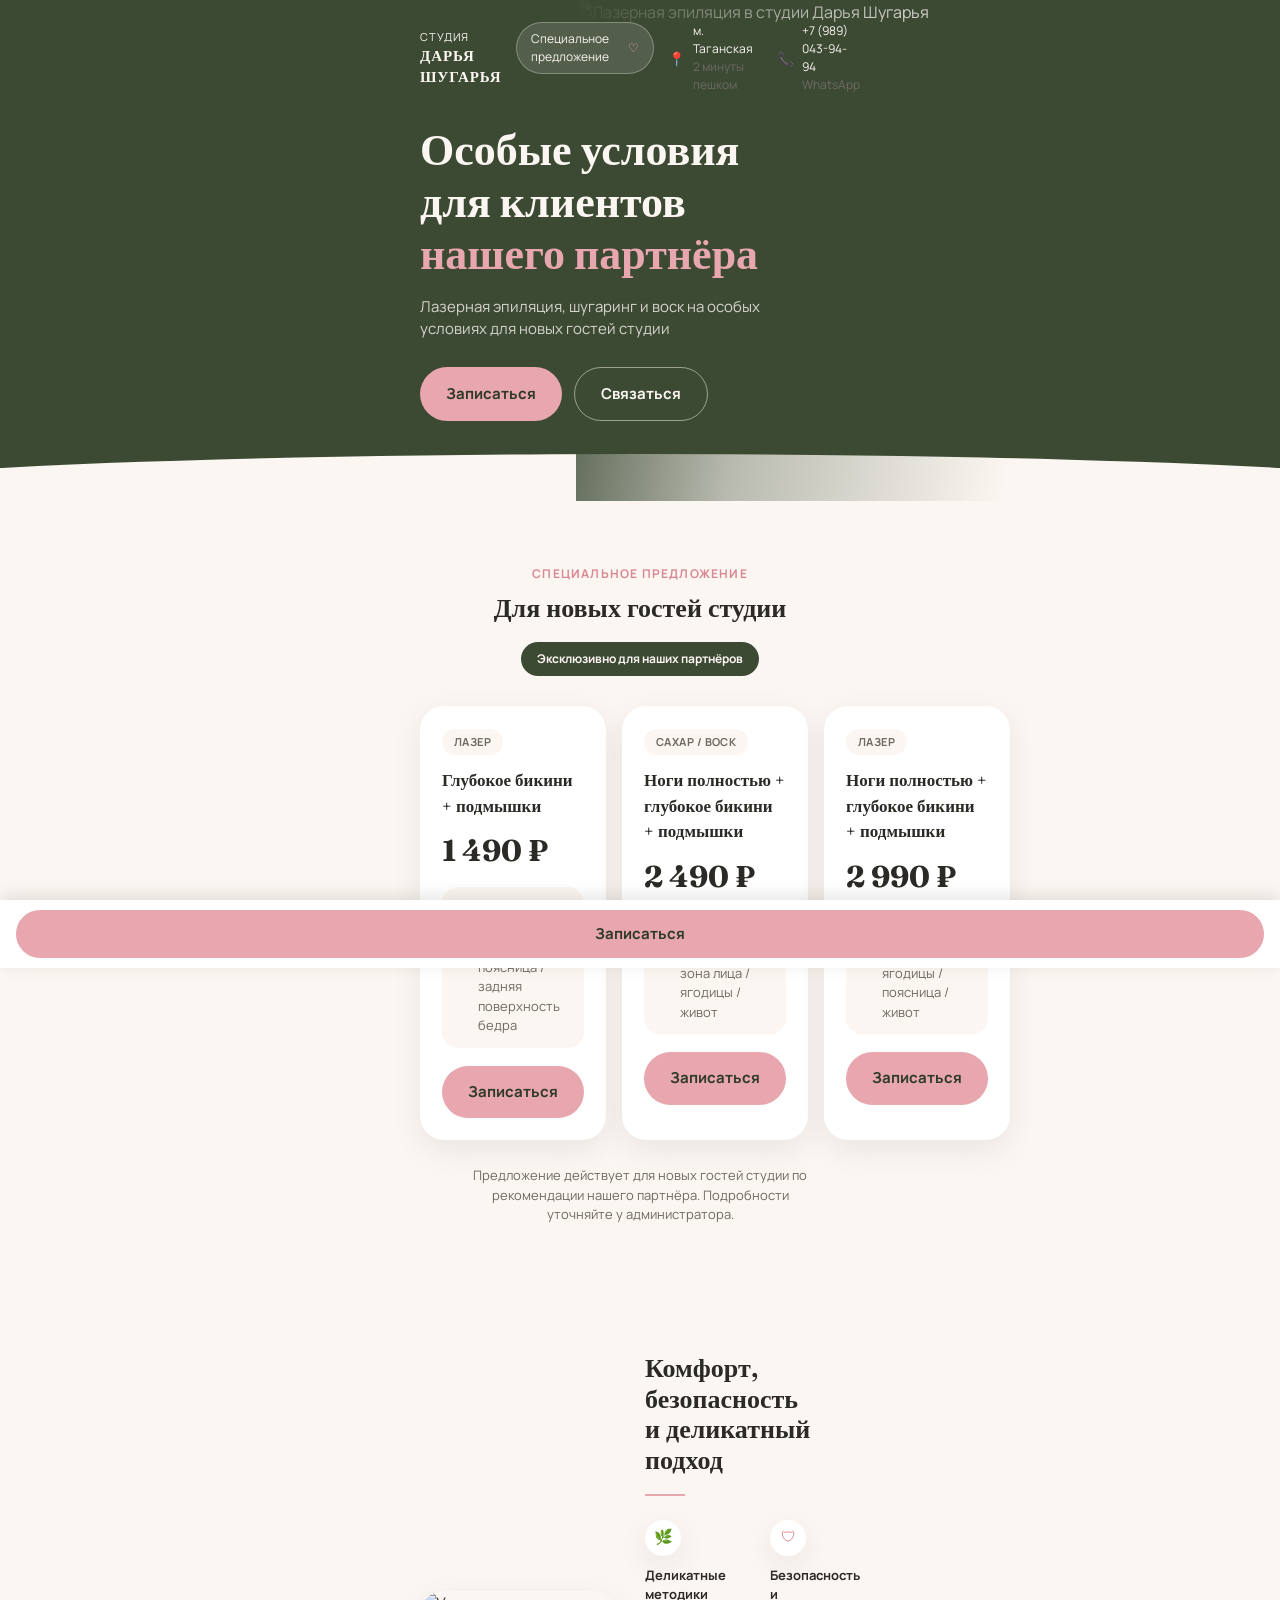
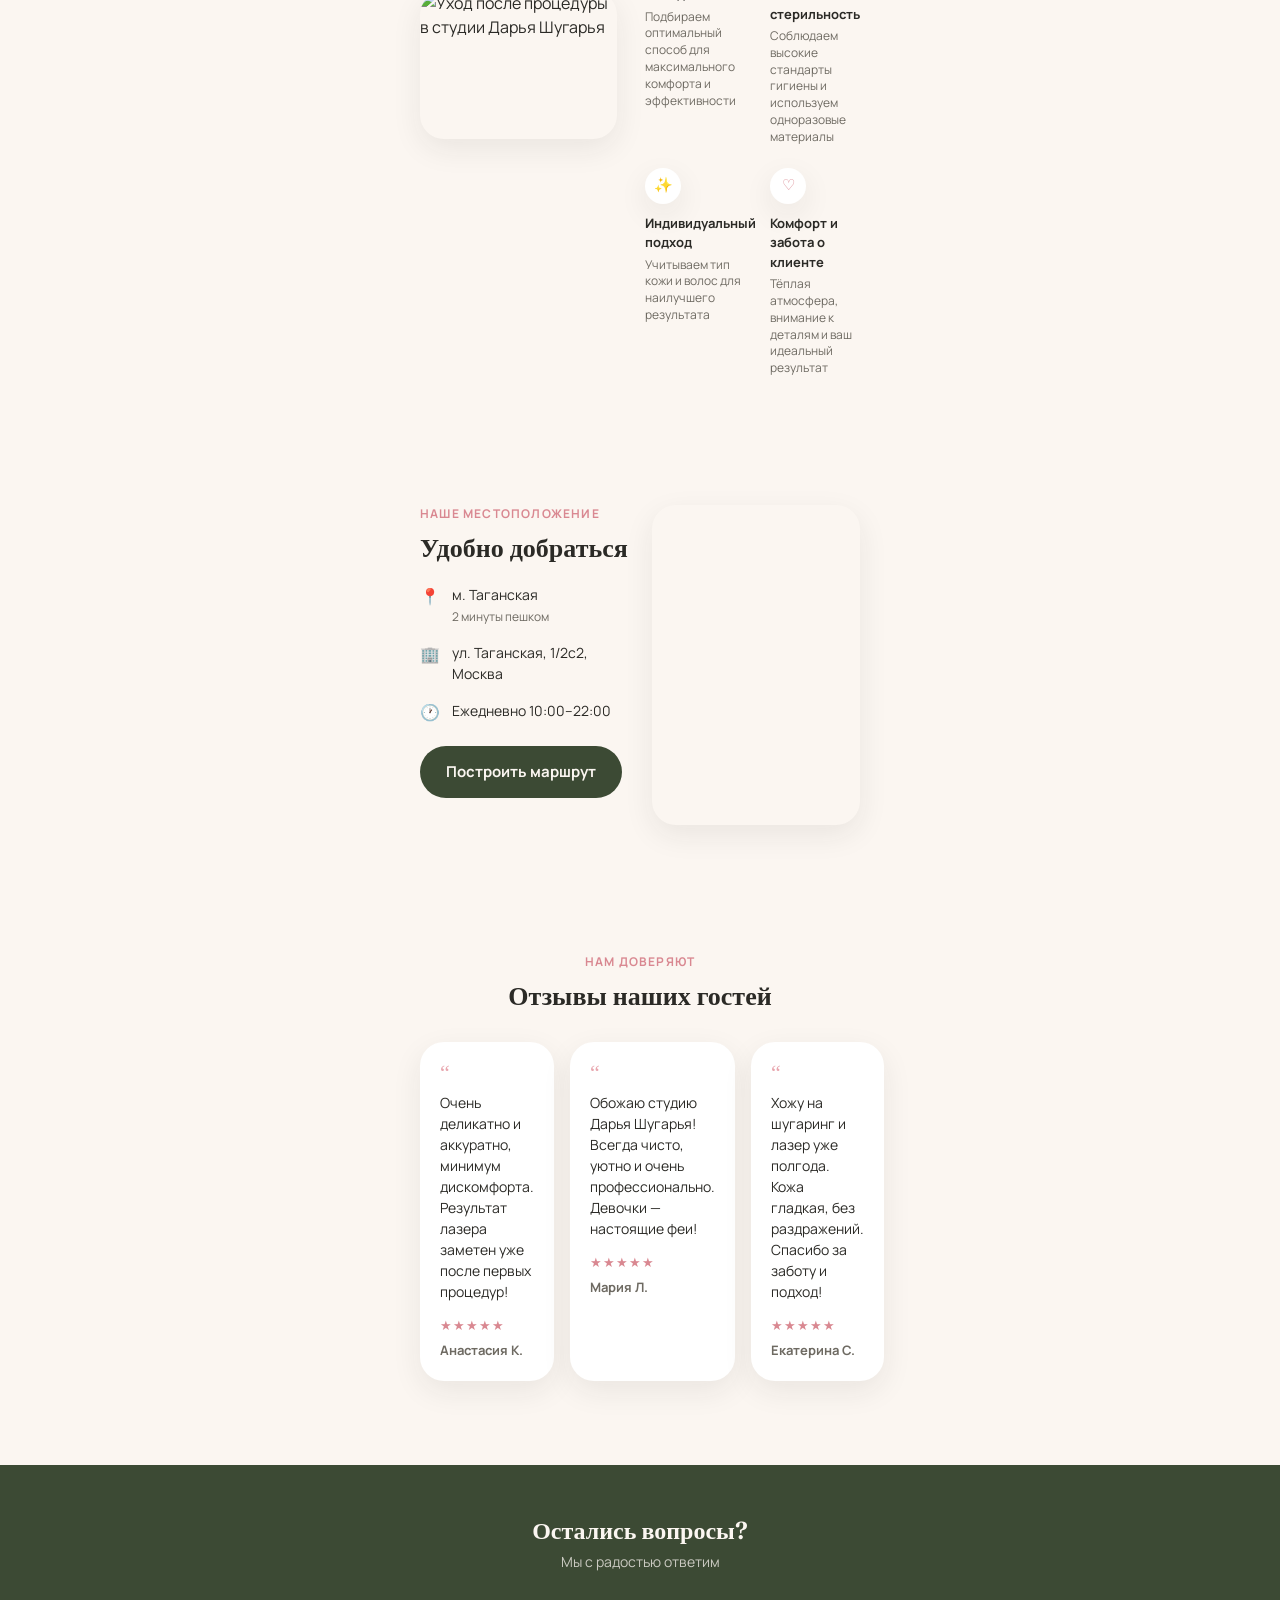
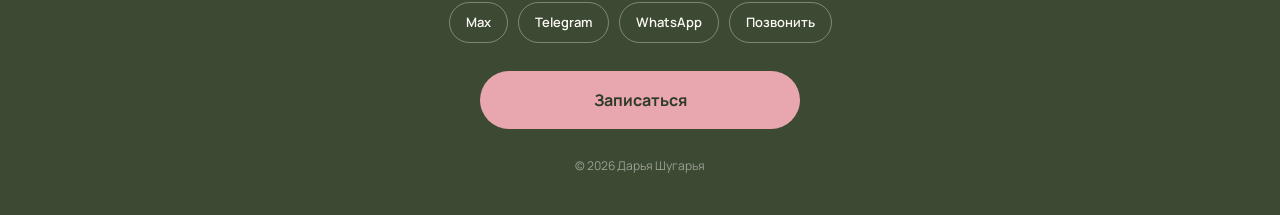
==== commit 676b0aaf: "Add files via upload" ====
--- a/index.html
+++ b/index.html
@@ -3,131 +3,134 @@
 <head>
 <meta charset="UTF-8">
 <meta name="viewport" content="width=device-width, initial-scale=1, maximum-scale=1, viewport-fit=cover">
-<title>Дарья Шугарья × партнёр — особые условия по рекомендации</title>
-<meta name="description" content="Персональная коллаборация «Дарья Шугарья» с вашим мастером: особые условия на первое посещение и бонус на услуги у партнёра.">
+<title>Дарья Шугарья — особые условия для клиентов партнёра</title>
+<meta name="description" content="Лазерная эпиляция, шугаринг и воск на особых условиях для новых гостей студии «Дарья Шугарья» на Таганской.">
 
 <link rel="preconnect" href="https://fonts.googleapis.com">
 <link rel="preconnect" href="https://fonts.gstatic.com" crossorigin>
-<link href="https://fonts.googleapis.com/css2?family=Fraunces:opsz,wght@9..144,400;9..144,500;9..144,600&family=Manrope:wght@400;500;600;700&display=swap" rel="stylesheet">
+<link href="https://fonts.googleapis.com/css2?family=Fraunces:wght@500;600;700&family=Manrope:wght@400;500;600;700;800&display=swap" rel="stylesheet">
 
 <link rel="stylesheet" href="style.css">
 </head>
 <body>
 
-<!-- ================= 01. HERO ================= -->
+<!-- ================= HERO ================= -->
 <header class="hero">
-  <div class="wrap">
-    <div class="collab-mark">
-      <span class="studio-name">ДАРЬЯ ШУГАРЬЯ</span>
-      <span class="collab-x">×</span>
-      <span class="partner-name" id="partner-name-hero">партнёром</span>
-    </div>
-
-    <h1>Особые условия<br>по рекомендации вашего мастера</h1>
-
-    <p class="hero-subtitle" id="hero-subtitle">Для клиентов нашего партнёра — специальные условия на первое знакомство со студией «Дарья Шугарья» на Таганской.</p>
-
-    <p class="bonus-line" id="bonus-line">После визита — 500 ₽ бонусами на услуги у партнёра.</p>
-
-    <a class="btn-primary" id="hero-cta" href="#offers" data-offer="general" data-location="hero">Выбрать процедуру</a>
+  <div class="hero-photo-bg">
+    <img src="images/hero-laser.jpg" alt="Лазерная эпиляция в студии Дарья Шугарья">
   </div>
 
-  <div class="hero-photo">
-    <div class="hero-photo-placeholder" id="hero-photo">
-      <!-- TODO: заменить на реальную фотографию студии / детали процедуры -->
-      <span>TODO: фото студии</span>
+  <div class="hero-top wrap">
+    <div class="logo">СТУДИЯ<br><strong>ДАРЬЯ<br>ШУГАРЬЯ</strong></div>
+    <div class="partner-pill" id="partner-pill">Специальное предложение</div>
+    <div class="hero-top-contacts">
+      <div class="hero-top-item">
+        <span class="hero-top-icon">📍</span>
+        <span><span id="top-metro"></span><br><span id="top-metro-walk" class="muted"></span></span>
+      </div>
+      <div class="hero-top-item">
+        <span class="hero-top-icon">📞</span>
+        <span><span id="top-phone"></span><br><span class="muted">WhatsApp</span></span>
+      </div>
     </div>
   </div>
+
+  <div class="hero-inner wrap">
+    <h1>Особые условия<br>для клиентов<br><span class="accent" id="hero-partner-name">нашего партнёра</span></h1>
+    <p class="hero-subtitle">Лазерная эпиляция, шугаринг и воск на особых условиях для новых гостей студии</p>
+
+    <div class="hero-buttons">
+      <a class="btn btn-pink" id="hero-book" href="#offers" data-offer="general" data-location="hero">Записаться</a>
+      <a class="btn btn-outline-light" id="hero-contact" href="#" target="_blank" rel="noopener">Связаться</a>
+    </div>
+  </div>
+
+  <div class="hero-wave"></div>
 </header>
 
-<!-- ================= 02. ВАШИ УСЛОВИЯ ================= -->
-<section class="section price-section" id="offers">
+<!-- ================= СПЕЦПРЕДЛОЖЕНИЯ ================= -->
+<section class="section offers-section" id="offers">
   <div class="wrap">
-    <span class="eyebrow">Ваши условия</span>
-    <div id="price-list"><!-- рендерится из data.js --></div>
-    <p class="price-note" id="price-note"></p>
+    <span class="eyebrow">Специальное предложение</span>
+    <h2>Для новых гостей студии</h2>
+    <div class="exclusive-pill" id="exclusive-pill">Эксклюзивно для наших партнёров</div>
+
+    <div class="offers-grid" id="offers-grid"><!-- рендерится из data.js --></div>
+
+    <p class="offers-note" id="offers-note"></p>
   </div>
 </section>
 
-<!-- ================= 03. БОНУС У ПАРТНЁРА ================= -->
-<section class="section bonus-section">
-  <div class="wrap">
-    <span class="eyebrow eyebrow-light">Ваш бонус</span>
-    <div class="bonus-amount" id="bonus-amount">500 ₽</div>
-    <h2 class="bonus-title" id="bonus-title">на следующий визит у партнёра</h2>
-    <p class="bonus-text" id="bonus-text"></p>
-    <div class="bonus-chain" id="bonus-chain"><!-- рендерится из data.js --></div>
-  </div>
-</section>
-
-<!-- ================= 04. КАК ЭТО РАБОТАЕТ ================= -->
-<section class="section steps-section">
-  <div class="wrap">
-    <span class="eyebrow">Как это работает</span>
-    <div id="steps-list"><!-- рендерится из data.js --></div>
-  </div>
-</section>
-
-<!-- ================= 05. О СТУДИИ ================= -->
-<section class="section studio-section">
-  <div class="wrap">
-    <span class="eyebrow">Камерная студия на Таганской</span>
-    <div class="studio-photo-placeholder">
-      <!-- TODO: заменить на реальную фотографию студии -->
-      <span>TODO: фото студии</span>
+<!-- ================= КОМФОРТ / ДОВЕРИЕ ================= -->
+<section class="section comfort-section">
+  <div class="wrap comfort-wrap">
+    <div class="comfort-text">
+      <h2>Комфорт, безопасность<br>и деликатный подход</h2>
+      <div class="comfort-divider"></div>
+      <div class="advantages-grid" id="advantages-grid"><!-- рендерится из data.js --></div>
     </div>
-    <p class="studio-text" id="studio-text"></p>
-    <div class="studio-stats" id="studio-stats"><!-- рендерится из data.js --></div>
-  </div>
-</section>
-
-<!-- ================= 06. ОТЗЫВЫ ================= -->
-<section class="section reviews-section">
-  <div class="wrap">
-    <span class="eyebrow">О нас говорят гости</span>
-    <div id="reviews-list"><!-- рендерится из data.js --></div>
-  </div>
-</section>
-
-<!-- ================= 07. ЛОКАЦИЯ ================= -->
-<section class="section location-section">
-  <div class="wrap">
-    <span class="eyebrow">Локация</span>
-    <div class="location-row">
-      <span class="location-label">Адрес</span>
-      <span class="location-value" id="loc-address"></span>
-    </div>
-    <div class="location-row">
-      <span class="location-label">Метро</span>
-      <span class="location-value" id="loc-metro"></span>
-    </div>
-    <div class="location-row">
-      <span class="location-label">Режим работы</span>
-      <span class="location-value" id="loc-hours"></span>
-    </div>
-    <a class="text-link" id="loc-route" href="#" target="_blank" rel="noopener">Построить маршрут →</a>
-  </div>
-</section>
-
-<!-- ================= 08. FINAL CTA ================= -->
-<section class="section final-section">
-  <div class="wrap">
-    <h2>Ваше предложение уже доступно</h2>
-    <p id="final-text">Выберите удобное время — специальные условия закреплены за клиентами партнёра.</p>
-    <a class="btn-primary btn-inverse" id="final-cta" href="#" target="_blank" rel="noopener" data-offer="general" data-location="final_cta">Выбрать время</a>
-    <p class="final-note" id="final-note">После визита начислим 500 ₽ бонусами у партнёра.</p>
-
-    <div class="final-contacts">
-      <a href="#" id="link-phone" class="text-link"></a>
-      <a href="#" id="link-tg" target="_blank" rel="noopener" class="text-link">Telegram</a>
-      <a href="#" id="link-wa" target="_blank" rel="noopener" class="text-link">WhatsApp</a>
-      <a href="#" id="link-max" target="_blank" rel="noopener" class="text-link">Max</a>
+    <div class="comfort-photo">
+      <img src="images/comfort-hands.jpg" alt="Уход после процедуры в студии Дарья Шугарья" loading="lazy">
     </div>
   </div>
 </section>
 
-<footer>
-  <div class="wrap">© <span id="year"></span> Дарья Шугарья</div>
+<!-- ================= ЛОКАЦИЯ ================= -->
+<section class="section location-section">
+  <div class="wrap location-wrap">
+    <div class="location-text">
+      <span class="eyebrow">Наше местоположение</span>
+      <h2>Удобно добраться</h2>
+
+      <div class="location-row">
+        <span class="location-icon">📍</span>
+        <span><span id="loc-metro"></span><br><span class="muted" id="loc-metro-walk"></span></span>
+      </div>
+      <div class="location-row">
+        <span class="location-icon">🏢</span>
+        <span id="loc-address"></span>
+      </div>
+      <div class="location-row">
+        <span class="location-icon">🕐</span>
+        <span id="loc-hours"></span>
+      </div>
+
+      <a class="btn btn-dark" id="loc-route" href="#" target="_blank" rel="noopener">Построить маршрут</a>
+    </div>
+
+    <div class="location-map">
+      <iframe id="map-iframe" src="" width="100%" height="100%" frameborder="0" loading="lazy" title="Карта — Дарья Шугарья"></iframe>
+    </div>
+  </div>
+</section>
+
+<!-- ================= ОТЗЫВЫ ================= -->
+<section class="section reviews-section">
+  <div class="wrap">
+    <span class="eyebrow">Нам доверяют</span>
+    <h2>Отзывы наших гостей</h2>
+
+    <div class="reviews-grid" id="reviews-grid"><!-- рендерится из data.js --></div>
+  </div>
+</section>
+
+<!-- ================= FOOTER CTA ================= -->
+<footer class="footer-cta">
+  <div class="wrap">
+    <h2>Остались вопросы?</h2>
+    <p>Мы с радостью ответим</p>
+
+    <div class="footer-links">
+      <a href="#" id="link-max" target="_blank" rel="noopener" class="pill-link">Max</a>
+      <a href="#" id="link-tg" target="_blank" rel="noopener" class="pill-link">Telegram</a>
+      <a href="#" id="link-wa" target="_blank" rel="noopener" class="pill-link">WhatsApp</a>
+      <a href="#" id="link-call" class="pill-link">Позвонить</a>
+    </div>
+
+    <a class="btn btn-pink btn-large" id="footer-book" href="#" target="_blank" rel="noopener" data-offer="general" data-location="footer">Записаться</a>
+
+    <div class="footer-copyright">© <span id="year"></span> Дарья Шугарья</div>
+  </div>
 </footer>
 
 <!-- Sticky-кнопка на мобильном, появляется при скролле -->
--- a/style.css
+++ b/style.css
@@ -1,18 +1,22 @@
 /* ==========================================================
-   ДАРЬЯ ШУГАРЬЯ × ПАРТНЁР — editorial / quiet luxury
+   ДАРЬЯ ШУГАРЬЯ × ПАРТНЁР — олива + пыльно-розовый
    ========================================================== */
 
 :root {
-  --ivory: #FAF6F1;
-  --ivory-deep: #F2EAE1;
-  --ink: #2B2622;
-  --ink-soft: #6B6259;
-  --accent: #7A4B3A;       /* приглушённая терракота */
-  --accent-deep: #5C3728;
-  --line: rgba(43, 38, 34, 0.14);
-  --line-light: rgba(250, 246, 241, 0.28);
-  --cream: #FFFDFB;
-  --container: 520px;
+  --olive: #3C4A34;
+  --olive-deep: #2E3A28;
+  --ivory: #FBF6F1;
+  --ivory-card: #FFFFFF;
+  --ink: #2B2A26;
+  --ink-soft: #6E6A62;
+  --pink: #E8A6AE;
+  --pink-deep: #D98891;
+  --line: rgba(43, 42, 38, 0.1);
+  --radius-lg: 24px;
+  --radius-md: 16px;
+  --radius-pill: 100px;
+  --shadow: 0 10px 30px rgba(43, 42, 38, 0.08);
+  --container: 480px;
 }
 
 * { box-sizing: border-box; margin: 0; padding: 0; }
@@ -23,436 +27,421 @@
   font-family: 'Manrope', -apple-system, BlinkMacSystemFont, 'Segoe UI', sans-serif;
   background: var(--ivory);
   color: var(--ink);
-  line-height: 1.55;
+  line-height: 1.5;
   overflow-x: hidden;
   padding-bottom: 0;
   -webkit-font-smoothing: antialiased;
-  font-size: 16px;
 }
 
 img { max-width: 100%; display: block; }
 a { color: inherit; text-decoration: none; }
 
-.wrap {
-  max-width: var(--container);
-  margin: 0 auto;
-  padding: 0 24px;
-}
-
-.section { padding: 56px 0; }
+.wrap { max-width: var(--container); margin: 0 auto; padding: 0 20px; }
+
+.section { padding: 44px 0; }
 
 .eyebrow {
   display: block;
   font-size: 12px;
-  letter-spacing: 0.14em;
+  letter-spacing: 0.1em;
   text-transform: uppercase;
-  color: var(--accent);
-  font-weight: 600;
-  margin-bottom: 20px;
-}
-
-.eyebrow-light { color: var(--ivory-deep); }
+  color: var(--pink-deep);
+  font-weight: 700;
+  margin-bottom: 10px;
+}
 
 h1, h2 {
   font-family: 'Fraunces', Georgia, serif;
-  font-weight: 500;
-  color: var(--ink);
+  font-weight: 600;
   line-height: 1.18;
-  letter-spacing: -0.01em;
-}
-
-/* ---------------- 01. HERO ---------------- */
-
-.hero {
-  padding: 48px 0 0;
-}
-
-.collab-mark {
-  display: flex;
-  align-items: baseline;
-  gap: 8px;
-  flex-wrap: wrap;
-  font-size: 12px;
-  letter-spacing: 0.12em;
-  font-weight: 600;
-  color: var(--ink-soft);
-  padding: 0 24px;
-  margin-bottom: 28px;
-}
-
-.collab-x { color: var(--accent); font-size: 13px; }
-
-.partner-name { color: var(--ink); }
-
-.hero .wrap { padding-left: 0; padding-right: 0; }
-
-.hero h1 {
-  font-size: 32px;
-  padding: 0 24px;
-  margin-bottom: 18px;
-  max-width: 380px;
-}
-
-.hero-subtitle {
-  padding: 0 24px;
-  font-size: 16px;
-  color: var(--ink-soft);
-  max-width: 380px;
-  margin-bottom: 18px;
-}
-
-.bonus-line {
-  padding: 0 24px;
-  font-size: 15px;
-  font-weight: 600;
-  color: var(--accent-deep);
-  margin-bottom: 30px;
-}
-
-.btn-primary {
+}
+
+.section h2 { font-size: 26px; color: var(--ink); margin-bottom: 18px; }
+
+.muted { color: var(--ink-soft); font-size: 12px; }
+
+.btn {
   display: inline-flex;
   align-items: center;
   justify-content: center;
+  gap: 8px;
   font-family: 'Manrope', sans-serif;
-  font-size: 16px;
-  font-weight: 700;
-  background: var(--accent);
-  color: var(--cream);
+  font-size: 15px;
+  font-weight: 700;
   border: none;
-  border-radius: 4px;
-  padding: 17px 32px;
-  margin: 0 24px 44px;
+  border-radius: var(--radius-pill);
+  padding: 15px 26px;
   cursor: pointer;
-  transition: background 0.15s ease, transform 0.15s ease;
   min-height: 48px;
-}
-
-.btn-primary:active { transform: scale(0.98); }
-.btn-primary:hover { background: var(--accent-deep); }
-
-.hero-photo { width: 100%; }
-
-.hero-photo-placeholder,
-.studio-photo-placeholder {
+  transition: transform 0.15s ease, background 0.15s ease;
+}
+
+.btn:active { transform: scale(0.97); }
+
+.btn-pink { background: var(--pink); color: var(--olive-deep); }
+.btn-pink:hover { background: var(--pink-deep); }
+
+.btn-outline-light {
+  background: transparent;
+  color: var(--ivory);
+  border: 1.5px solid rgba(251,246,241,0.5);
+}
+
+.btn-dark { background: var(--olive); color: var(--ivory); }
+.btn-dark:hover { background: var(--olive-deep); }
+
+.btn-large { width: 100%; max-width: 320px; font-size: 16px; padding: 17px 26px; }
+
+/* ---------------- HERO ---------------- */
+
+.hero {
+  position: relative;
+  background: var(--olive);
+  color: var(--ivory);
+  overflow: hidden;
+  padding-bottom: 60px;
+}
+
+.hero-photo-bg {
+  position: absolute;
+  top: 0; right: 0; bottom: 0;
+  width: 55%;
+  overflow: hidden;
+}
+
+.hero-photo-bg img {
   width: 100%;
-  aspect-ratio: 4/3;
-  background: var(--ivory-deep);
-  display: flex;
+  height: 100%;
+  object-fit: cover;
+  object-position: center;
+}
+
+.hero-photo-bg::before {
+  content: "";
+  position: absolute;
+  inset: 0;
+  background: linear-gradient(100deg, var(--olive) 0%, rgba(60,74,52,0.35) 30%, rgba(60,74,52,0) 65%);
+  z-index: 1;
+}
+
+.hero-top {
+  position: relative;
+  z-index: 1;
+  display: flex;
+  flex-direction: column;
+  gap: 14px;
+  padding-top: 22px;
+  padding-bottom: 30px;
+}
+
+.logo {
+  font-size: 11px;
+  letter-spacing: 0.08em;
+  line-height: 1.4;
+}
+
+.logo strong { font-family: 'Fraunces', serif; font-size: 15px; font-weight: 700; }
+
+.partner-pill {
+  display: inline-flex;
+  align-self: flex-start;
   align-items: center;
-  justify-content: center;
+  gap: 6px;
+  background: rgba(251,246,241,0.12);
+  border: 1px solid rgba(251,246,241,0.3);
+  border-radius: var(--radius-pill);
+  padding: 7px 14px;
+  font-size: 12px;
+}
+
+.partner-pill::after { content: "♡"; color: var(--pink); }
+
+.hero-top-contacts {
+  display: flex;
+  flex-direction: column;
+  gap: 10px;
+  font-size: 12px;
+}
+
+.hero-top-item {
+  display: flex;
+  align-items: center;
+  gap: 8px;
+}
+
+.hero-top-icon { font-size: 14px; }
+
+.hero-inner {
+  position: relative;
+  z-index: 1;
+  padding-bottom: 20px;
+}
+
+.hero h1 {
+  font-size: 32px;
+  color: var(--ivory);
+  margin-bottom: 16px;
+  max-width: 300px;
+}
+
+.hero h1 .accent { color: var(--pink); }
+
+.hero-subtitle {
+  font-size: 15px;
+  color: rgba(251,246,241,0.8);
+  max-width: 300px;
+  margin-bottom: 26px;
+}
+
+.hero-buttons { display: flex; flex-direction: column; gap: 12px; max-width: 260px; }
+
+.hero-wave {
+  position: absolute;
+  bottom: -1px; left: 0; right: 0;
+  height: 40px;
+  background: var(--ivory);
+  border-radius: 60% 60% 0 0 / 100% 100% 0 0;
+  transform: scale(1.4);
+}
+
+/* ---------------- OFFERS ---------------- */
+
+.offers-section { text-align: center; padding-top: 52px; }
+
+.offers-section h2 { max-width: 320px; margin-left: auto; margin-right: auto; }
+
+.exclusive-pill {
+  display: inline-block;
+  background: var(--olive);
+  color: var(--ivory);
+  font-size: 12px;
+  font-weight: 700;
+  border-radius: var(--radius-pill);
+  padding: 8px 16px;
+  margin-bottom: 30px;
+}
+
+.offers-grid {
+  display: flex;
+  flex-direction: column;
+  gap: 16px;
+  text-align: left;
+}
+
+.offer-card {
+  background: var(--ivory-card);
+  border-radius: var(--radius-lg);
+  padding: 22px;
+  box-shadow: var(--shadow);
+}
+
+.offer-tag {
+  display: inline-block;
+  background: var(--ivory);
   color: var(--ink-soft);
-  font-size: 13px;
-  border-top: 1px solid var(--line);
-  border-bottom: 1px solid var(--line);
-}
-
-.studio-photo-placeholder {
-  aspect-ratio: 16/10;
-  margin-bottom: 24px;
-  border: 1px solid var(--line);
-}
-
-/* ---------------- 02. ВАШИ УСЛОВИЯ (price list) ---------------- */
-
-.price-section { padding-top: 56px; }
-
-.price-group { margin-bottom: 32px; }
-
-.price-group:last-of-type { margin-bottom: 24px; }
-
-.price-group-title {
+  font-size: 11px;
+  font-weight: 700;
+  text-transform: uppercase;
+  letter-spacing: 0.04em;
+  border-radius: var(--radius-pill);
+  padding: 5px 12px;
+  margin-bottom: 12px;
+}
+
+.offer-title {
   font-family: 'Fraunces', serif;
-  font-size: 19px;
-  font-weight: 500;
+  font-size: 17px;
+  font-weight: 600;
+  margin-bottom: 10px;
+  min-height: 44px;
+}
+
+.offer-price {
+  font-family: 'Fraunces', serif;
+  font-size: 30px;
+  font-weight: 700;
+  color: var(--ink);
   margin-bottom: 14px;
 }
 
-.price-row {
-  display: flex;
-  justify-content: space-between;
-  align-items: baseline;
-  gap: 16px;
-  padding: 16px 0;
-  border-bottom: 1px solid var(--line);
-}
-
-.price-row-label {
-  font-size: 15px;
-  color: var(--ink);
-  max-width: 230px;
-}
-
-.price-row-value {
-  display: flex;
-  align-items: baseline;
-  gap: 14px;
-  flex-shrink: 0;
-}
-
-.price-row-price {
-  font-family: 'Fraunces', serif;
-  font-size: 20px;
-  font-weight: 500;
-  color: var(--accent-deep);
-  white-space: nowrap;
-}
-
-.price-row-cta {
-  font-size: 13px;
-  font-weight: 700;
-  color: var(--accent);
-  border: 1px solid var(--accent);
-  border-radius: 3px;
-  padding: 8px 14px;
-  white-space: nowrap;
-  min-height: 48px;
-  display: inline-flex;
-  align-items: center;
-}
-
-.price-note {
-  font-size: 13px;
-  color: var(--ink-soft);
-  margin-top: 8px;
-  max-width: 340px;
-}
-
-/* ---------------- 03. БОНУС У ПАРТНЁРА ---------------- */
-
-.bonus-section {
-  background: var(--accent-deep);
-  color: var(--cream);
-  text-align: center;
-  padding: 64px 0;
-}
-
-.bonus-amount {
-  font-family: 'Fraunces', serif;
-  font-size: 72px;
-  font-weight: 500;
-  color: var(--cream);
-  line-height: 1;
-  margin-bottom: 8px;
-}
-
-.bonus-title {
-  color: var(--cream);
-  font-size: 20px;
-  font-weight: 400;
-  margin-bottom: 20px;
-}
-
-.bonus-text {
-  font-size: 15px;
-  color: rgba(255,253,251,0.78);
-  max-width: 340px;
-  margin: 0 auto 32px;
-}
-
-.bonus-chain {
-  display: flex;
-  align-items: center;
-  justify-content: center;
-  gap: 10px;
-  flex-wrap: wrap;
-  font-size: 13px;
-  font-weight: 600;
-  letter-spacing: 0.02em;
-  color: rgba(255,253,251,0.9);
-}
-
-.bonus-chain .chain-arrow { color: rgba(255,253,251,0.5); }
-
-/* ---------------- 04. КАК ЭТО РАБОТАЕТ ---------------- */
-
-.steps-section { }
-
-.step-row {
-  display: flex;
-  gap: 20px;
-  padding: 22px 0;
-  border-bottom: 1px solid var(--line);
-}
-
-.step-row:last-child { border-bottom: none; }
-
-.step-number {
-  font-family: 'Fraunces', serif;
-  font-size: 15px;
-  color: var(--accent);
-  flex-shrink: 0;
-  width: 28px;
-  padding-top: 2px;
-}
-
-.step-title {
-  font-size: 16px;
-  font-weight: 700;
-  margin-bottom: 4px;
-}
-
-.step-text {
-  font-size: 14px;
-  color: var(--ink-soft);
-}
-
-/* ---------------- 05. О СТУДИИ ---------------- */
-
-.studio-text {
-  font-size: 16px;
-  color: var(--ink-soft);
-  max-width: 380px;
-  margin-bottom: 32px;
-}
-
-.studio-stats {
-  display: flex;
-  gap: 32px;
-  flex-wrap: wrap;
-}
-
-.stat-item { min-width: 88px; }
-
-.stat-value {
-  font-family: 'Fraunces', serif;
-  font-size: 26px;
-  font-weight: 500;
-  color: var(--accent-deep);
-  line-height: 1.1;
-  margin-bottom: 4px;
-}
-
-.stat-label {
-  font-size: 12px;
-  color: var(--ink-soft);
-}
-
-/* ---------------- 06. ОТЗЫВЫ ---------------- */
-
-.reviews-section { background: var(--ivory-deep); }
-
-.review-quote {
-  padding: 24px 0;
-  border-bottom: 1px solid var(--line);
-}
-
-.review-quote:last-child { border-bottom: none; }
-
-.review-quote-text {
-  font-family: 'Fraunces', serif;
-  font-size: 18px;
-  font-weight: 400;
-  font-style: italic;
-  line-height: 1.4;
-  color: var(--ink);
-  margin-bottom: 12px;
-}
-
-.review-quote-meta {
-  display: flex;
-  align-items: center;
+.offer-gift {
+  display: flex;
   gap: 8px;
   font-size: 13px;
   color: var(--ink-soft);
-}
-
-.review-stars { color: var(--accent); letter-spacing: 1px; }
-
-/* ---------------- 07. ЛОКАЦИЯ ---------------- */
+  margin-bottom: 18px;
+  padding: 12px;
+  background: var(--ivory);
+  border-radius: var(--radius-md);
+}
+
+.offer-gift-icon { flex-shrink: 0; }
+
+.offer-card .btn { width: 100%; }
+
+.offers-note {
+  font-size: 13px;
+  color: var(--ink-soft);
+  margin-top: 26px;
+  max-width: 340px;
+  margin-left: auto;
+  margin-right: auto;
+}
+
+/* ---------------- COMFORT / ADVANTAGES ---------------- */
+
+.comfort-wrap { display: flex; flex-direction: column; gap: 28px; }
+
+.comfort-text h2 { max-width: 280px; }
+
+.comfort-divider {
+  width: 40px;
+  height: 2px;
+  background: var(--pink);
+  margin-bottom: 24px;
+}
+
+.advantages-grid {
+  display: grid;
+  grid-template-columns: 1fr 1fr;
+  gap: 22px 14px;
+}
+
+.advantage-icon {
+  width: 36px;
+  height: 36px;
+  border-radius: 50%;
+  background: var(--ivory-card);
+  box-shadow: var(--shadow);
+  display: flex;
+  align-items: center;
+  justify-content: center;
+  font-size: 15px;
+  margin-bottom: 10px;
+  color: var(--pink-deep);
+}
+
+.advantage-title { font-size: 13px; font-weight: 700; margin-bottom: 4px; }
+.advantage-text { font-size: 12px; color: var(--ink-soft); line-height: 1.4; }
+
+.comfort-photo {
+  width: 100%;
+  aspect-ratio: 4/3;
+  border-radius: var(--radius-lg);
+  overflow: hidden;
+  box-shadow: var(--shadow);
+}
+
+.comfort-photo img {
+  width: 100%;
+  height: 100%;
+  object-fit: cover;
+}
+
+/* ---------------- LOCATION ---------------- */
+
+.location-wrap { display: flex; flex-direction: column; gap: 24px; }
+
+.location-text h2 { margin-bottom: 20px; }
 
 .location-row {
   display: flex;
-  justify-content: space-between;
-  padding: 14px 0;
-  border-bottom: 1px solid var(--line);
-  font-size: 15px;
-}
-
-.location-label { color: var(--ink-soft); }
-.location-value { font-weight: 600; text-align: right; }
-
-.text-link {
-  display: inline-block;
-  margin-top: 18px;
+  align-items: flex-start;
+  gap: 12px;
   font-size: 14px;
-  font-weight: 700;
-  color: var(--accent-deep);
-  border-bottom: 1px solid currentColor;
-  padding-bottom: 1px;
-}
-
-/* ---------------- 08. FINAL CTA ---------------- */
-
-.final-section {
-  background: var(--ink);
-  color: var(--cream);
+  margin-bottom: 16px;
+}
+
+.location-icon { font-size: 16px; flex-shrink: 0; }
+
+.location-text .btn { margin-top: 6px; }
+
+.location-map {
+  width: 100%;
+  aspect-ratio: 4/3;
+  border-radius: var(--radius-lg);
+  overflow: hidden;
+  box-shadow: var(--shadow);
+}
+
+.location-map iframe { width: 100%; height: 100%; border: 0; }
+
+/* ---------------- REVIEWS ---------------- */
+
+.reviews-section { text-align: center; }
+.reviews-section h2 { margin-bottom: 30px; }
+
+.reviews-grid {
+  display: flex;
+  flex-direction: column;
+  gap: 16px;
+  text-align: left;
+}
+
+.review-card {
+  background: var(--ivory-card);
+  border-radius: var(--radius-lg);
+  padding: 20px;
+  box-shadow: var(--shadow);
+}
+
+.review-quote-icon { font-size: 22px; color: var(--pink); font-family: Georgia, serif; line-height: 1; margin-bottom: 8px; }
+
+.review-text { font-size: 14px; color: var(--ink); margin-bottom: 14px; }
+
+.review-stars { color: var(--pink-deep); font-size: 13px; margin-bottom: 6px; letter-spacing: 1px; }
+
+.review-author { font-size: 13px; font-weight: 700; color: var(--ink-soft); }
+
+/* ---------------- FOOTER CTA ---------------- */
+
+.footer-cta {
+  background: var(--olive);
+  color: var(--ivory);
   text-align: center;
-  padding: 60px 0 48px;
-}
-
-.final-section h2 {
-  color: var(--cream);
-  font-size: 24px;
-  margin-bottom: 12px;
-}
-
-.final-section p#final-text {
-  font-size: 15px;
-  color: rgba(250,246,241,0.7);
-  max-width: 340px;
-  margin: 0 auto 28px;
-}
-
-.btn-inverse {
-  background: var(--cream);
-  color: var(--ink);
-  margin: 0 0 16px;
-}
-
-.btn-inverse:hover { background: var(--ivory-deep); }
-
-.final-note {
+  padding: 52px 0 40px;
+  margin-top: 20px;
+}
+
+.footer-cta h2 { color: var(--ivory); font-size: 24px; margin-bottom: 6px; }
+
+.footer-cta > .wrap > p {
+  color: rgba(251,246,241,0.75);
+  font-size: 14px;
+  margin-bottom: 30px;
+}
+
+.footer-links {
+  display: flex;
+  flex-wrap: wrap;
+  justify-content: center;
+  gap: 10px;
+  margin-bottom: 28px;
+}
+
+.pill-link {
+  border: 1.5px solid rgba(251,246,241,0.35);
+  border-radius: var(--radius-pill);
+  padding: 10px 16px;
   font-size: 13px;
-  color: rgba(250,246,241,0.55);
-  margin-bottom: 36px;
-}
-
-.final-contacts {
-  display: flex;
-  justify-content: center;
-  gap: 20px;
-  flex-wrap: wrap;
-  font-size: 13px;
-}
-
-.final-contacts .text-link {
-  color: rgba(250,246,241,0.85);
-  margin-top: 0;
-}
-
-/* ---------------- Footer ---------------- */
-
-footer {
-  text-align: center;
+  font-weight: 600;
+}
+
+.footer-copyright {
+  margin-top: 28px;
   font-size: 12px;
-  color: var(--ink-soft);
-  padding: 22px 0 90px;
-  background: var(--ink);
-}
-
-footer .wrap { color: rgba(250,246,241,0.5); }
-
-/* ---------------- Sticky CTA ---------------- */
+  color: rgba(251,246,241,0.5);
+}
+
+/* ---------------- STICKY CTA ---------------- */
 
 .sticky-nav {
   position: fixed;
-  bottom: 0;
-  left: 0;
-  right: 0;
+  bottom: 0; left: 0; right: 0;
   z-index: 50;
   padding: 10px 16px calc(10px + env(safe-area-inset-bottom));
-  background: var(--cream);
-  box-shadow: 0 -4px 16px rgba(43,38,34,0.1);
+  background: var(--ivory-card);
+  box-shadow: 0 -4px 16px rgba(43,42,38,0.12);
   transform: translateY(100%);
   transition: transform 0.25s ease;
 }
@@ -464,42 +453,35 @@
   align-items: center;
   justify-content: center;
   min-height: 48px;
-  background: var(--accent);
-  color: var(--cream);
+  background: var(--pink);
+  color: var(--olive-deep);
   font-weight: 700;
   font-size: 15px;
-  border-radius: 4px;
+  border-radius: var(--radius-pill);
 }
 
 /* ---------------- Larger screens ---------------- */
 
 @media (min-width: 680px) {
-  .hero {
-    display: grid;
-    grid-template-columns: 1fr 1fr;
-    align-items: center;
-    gap: 40px;
-    padding: 64px 0;
-  }
-
-  .hero .wrap {
-    grid-column: 1;
-    padding: 0 0 0 24px;
-  }
-
-  .hero-photo {
-    grid-column: 2;
-    padding-right: 24px;
-  }
-
-  .hero-photo-placeholder { border: 1px solid var(--line); border-radius: 4px; }
-
-  .hero h1 { font-size: 42px; max-width: 460px; }
-  .hero-subtitle, .bonus-line { max-width: 420px; }
-
-  .section { padding: 80px 0; }
-
-  .bonus-amount { font-size: 96px; }
-
-  .price-row-label { max-width: none; }
-}
+  .hero h1 { font-size: 44px; max-width: 420px; }
+  .hero-subtitle { max-width: 380px; }
+  .hero-buttons { flex-direction: row; max-width: none; }
+
+  .hero-top { flex-direction: row; align-items: center; justify-content: space-between; }
+  .hero-top-contacts { flex-direction: row; gap: 24px; }
+
+  .offers-grid { flex-direction: row; }
+  .offer-card { flex: 1; }
+
+  .comfort-wrap { flex-direction: row-reverse; align-items: center; }
+  .comfort-text, .comfort-photo { flex: 1; }
+
+  .location-wrap { flex-direction: row; }
+  .location-text, .location-map { flex: 1; }
+  .location-map { aspect-ratio: auto; height: 320px; }
+
+  .reviews-grid { flex-direction: row; }
+  .review-card { flex: 1; }
+
+  .section { padding: 64px 0; }
+}
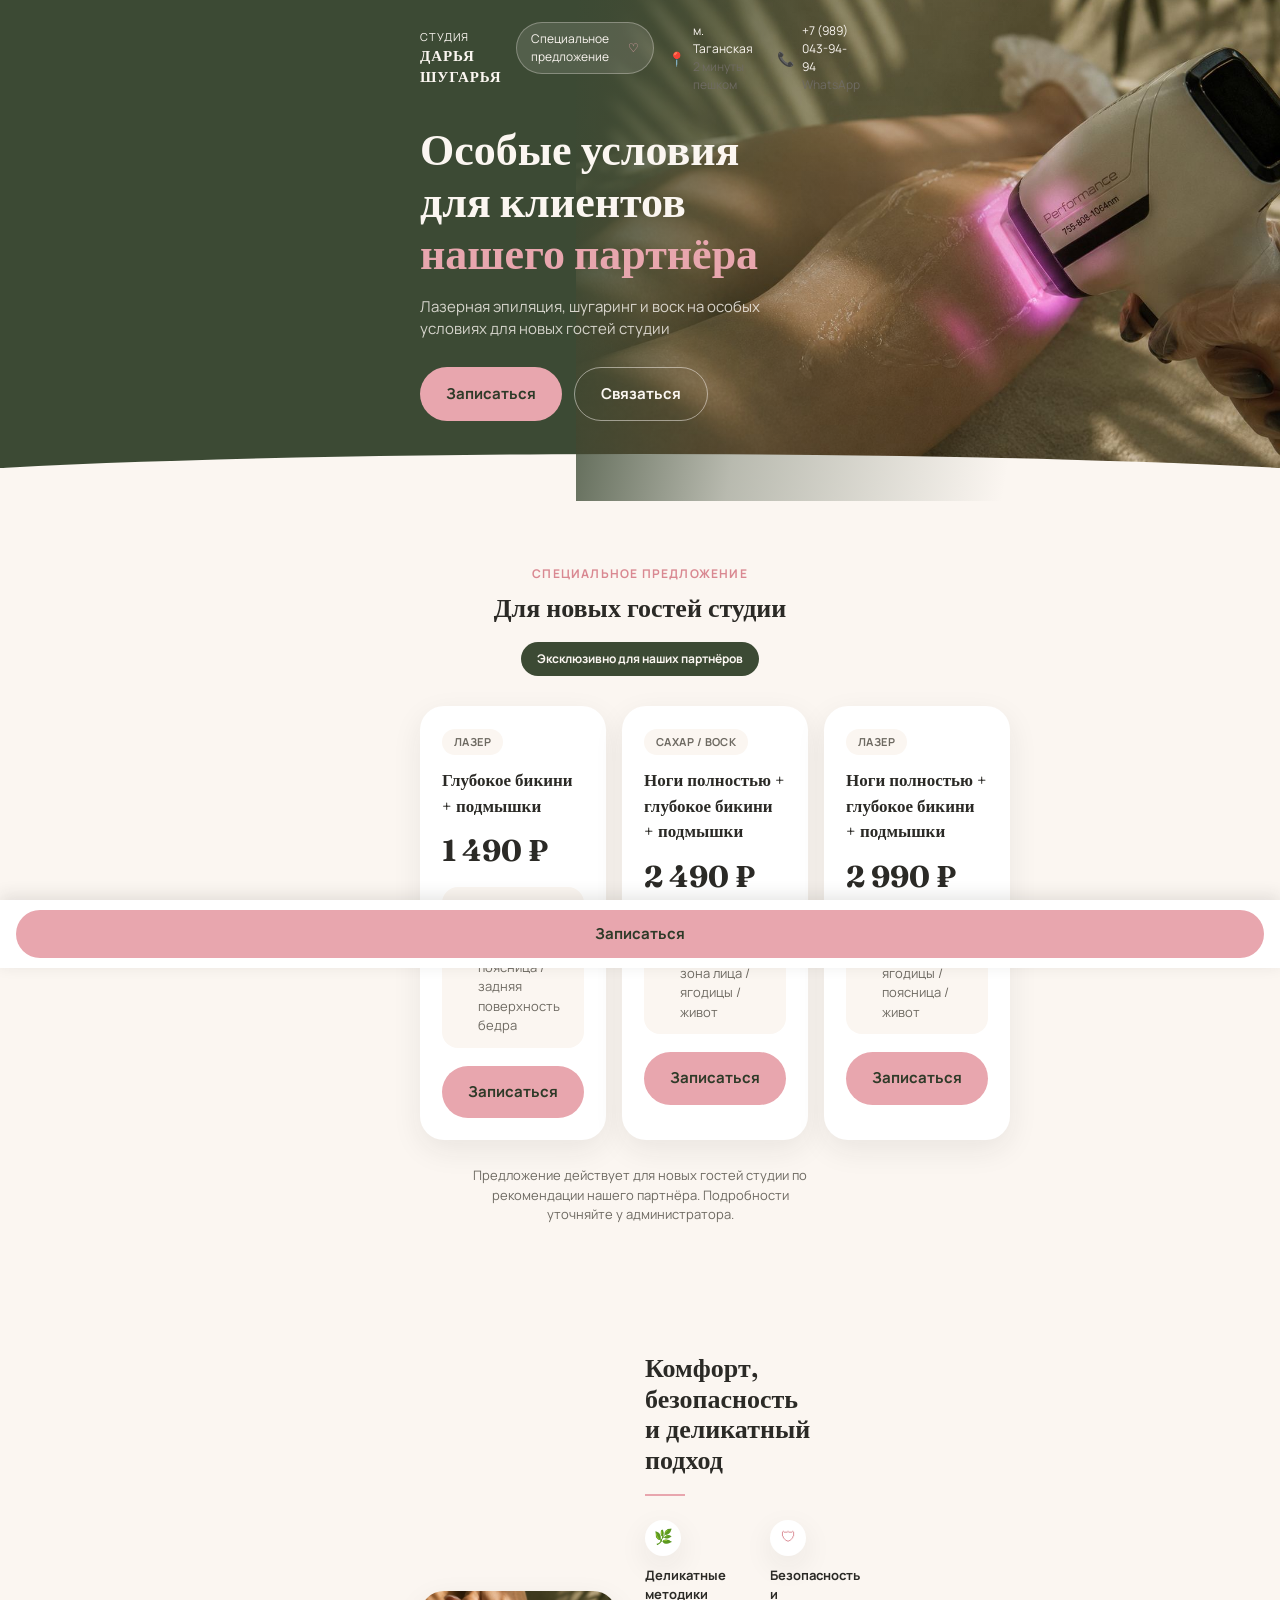
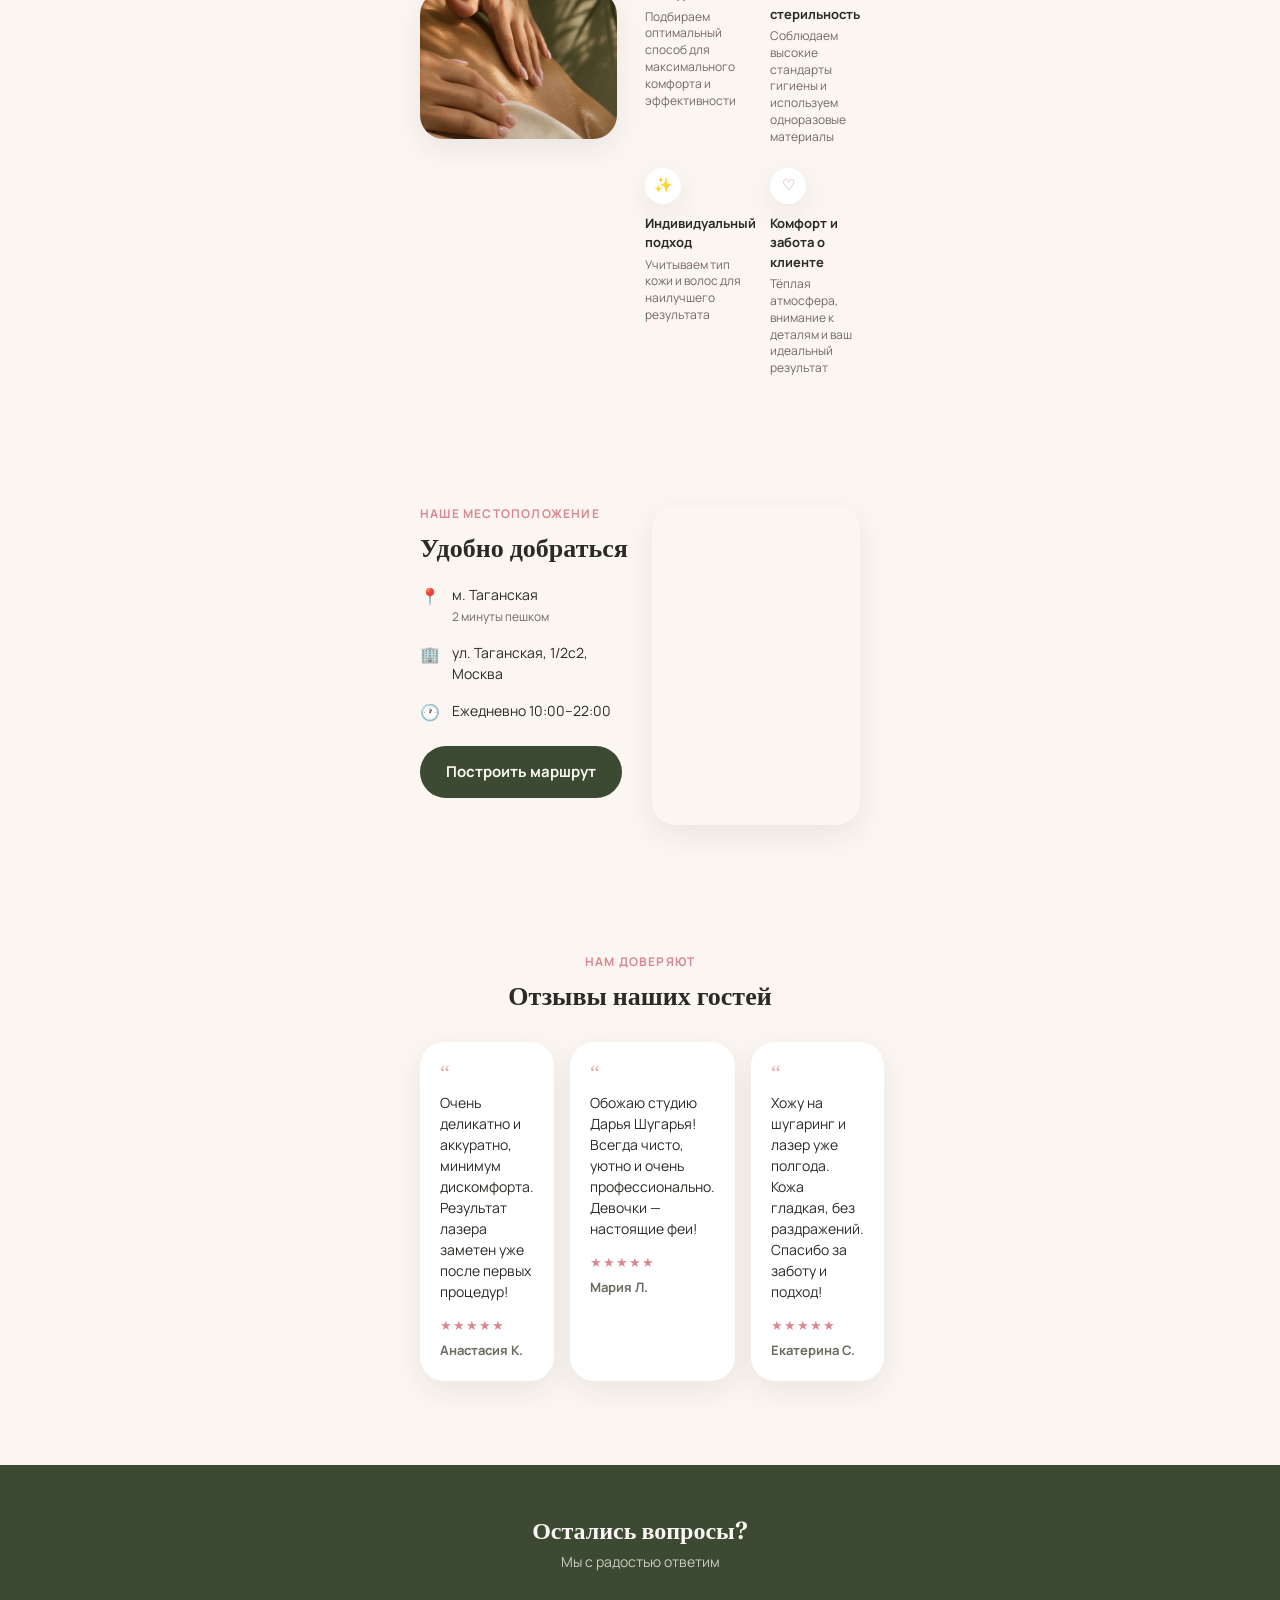
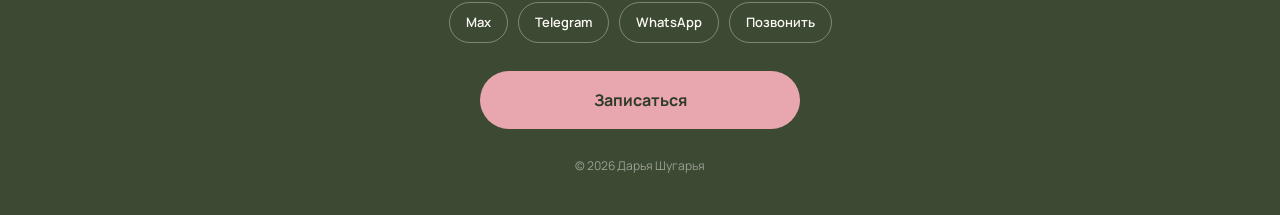
==== commit ac2e4a9f: "Update index.html" ====
--- a/index.html
+++ b/index.html
@@ -17,7 +17,7 @@
 <!-- ================= HERO ================= -->
 <header class="hero">
   <div class="hero-photo-bg">
-    <img src="images/hero-laser.jpg" alt="Лазерная эпиляция в студии Дарья Шугарья">
+    <img src="image/hero-laser.jpg" alt="Лазерная эпиляция в студии Дарья Шугарья">
   </div>
 
   <div class="hero-top wrap">
@@ -70,7 +70,7 @@
       <div class="advantages-grid" id="advantages-grid"><!-- рендерится из data.js --></div>
     </div>
     <div class="comfort-photo">
-      <img src="images/comfort-hands.jpg" alt="Уход после процедуры в студии Дарья Шугарья" loading="lazy">
+      <img src="image/comfort-hands.jpg" alt="Уход после процедуры в студии Дарья Шугарья" loading="lazy">
     </div>
   </div>
 </section>
